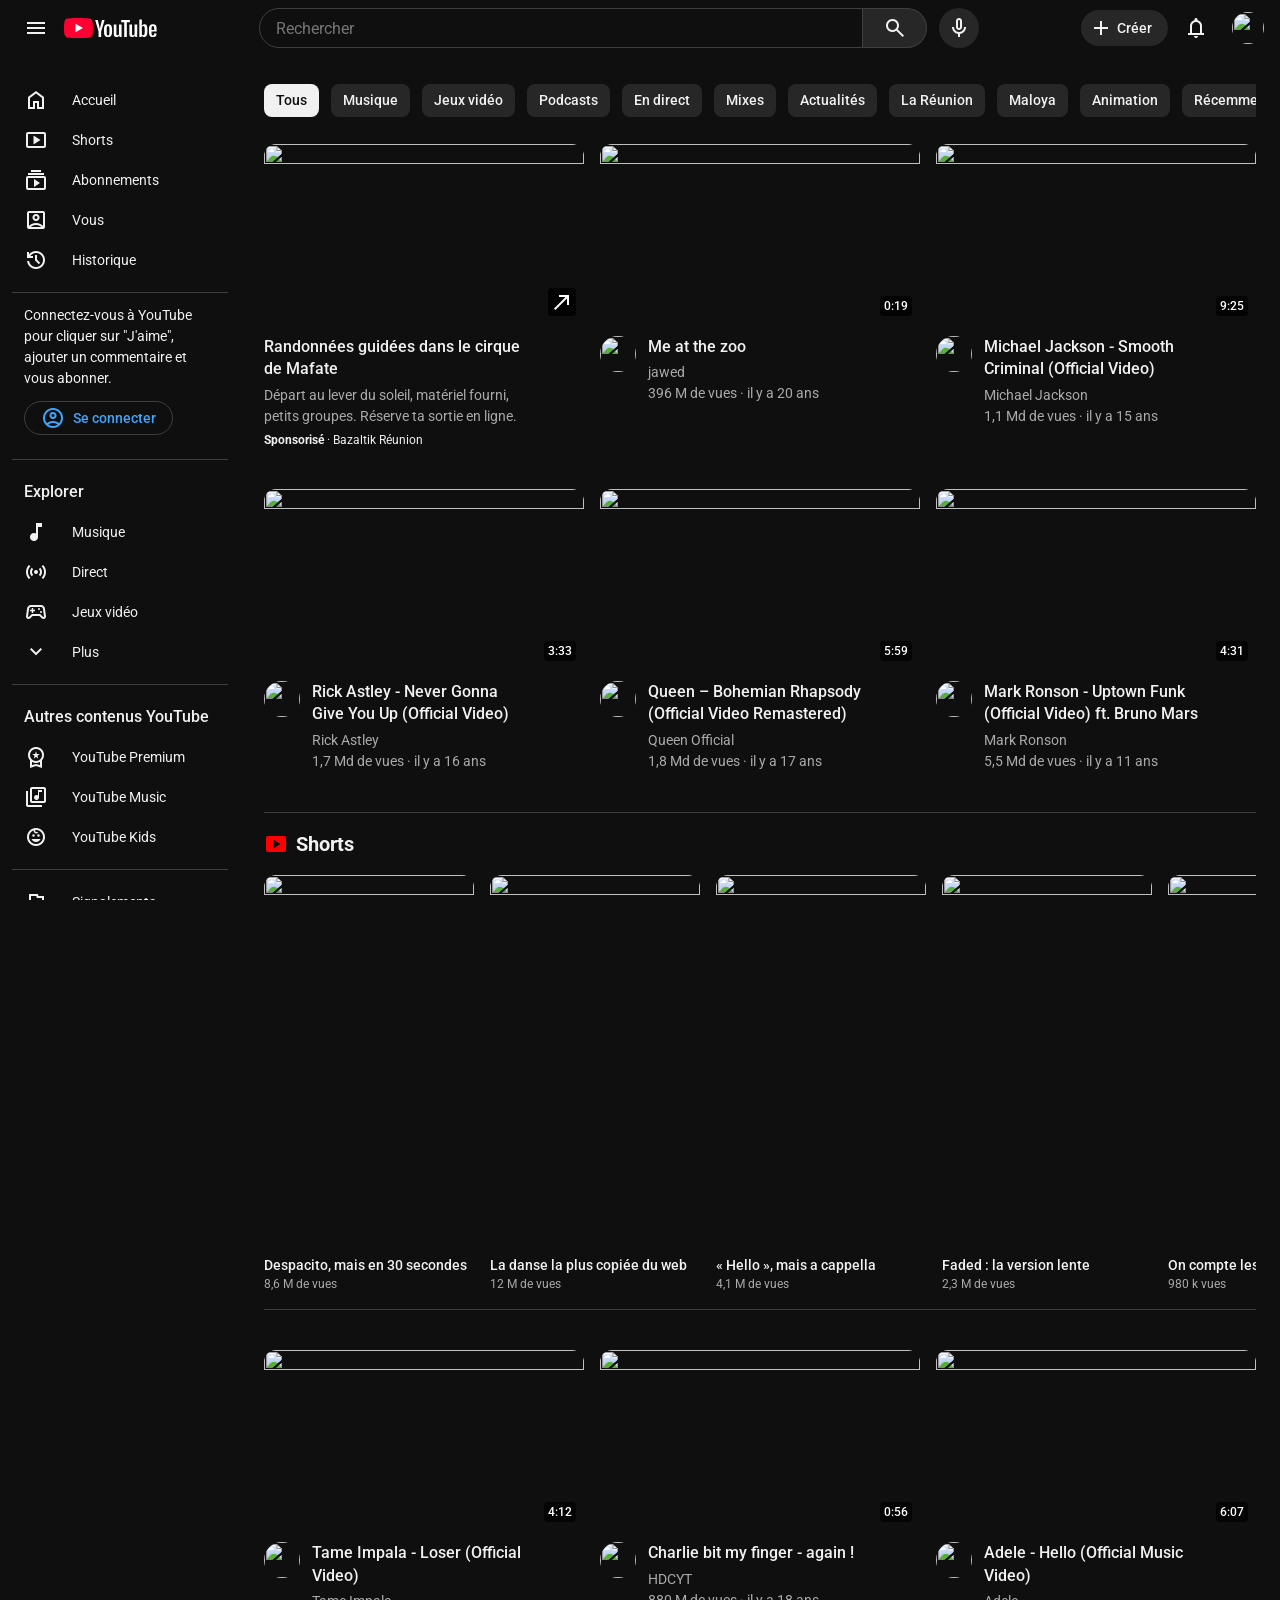
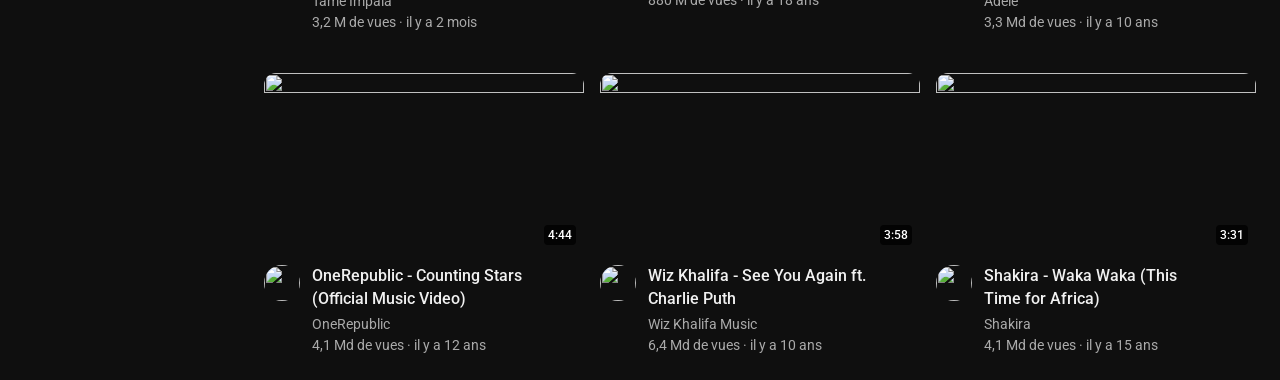
==== index.html @ 778bb710 "dark mode" ====
<!doctype html>
<html lang="fr">
  <head>
    <meta charset="UTF-8" />
    <!-- Indispensable pour le responsive : sans cette ligne, le téléphone affiche la page
         comme un ordinateur, en tout petit, et les media queries ne servent à rien. -->
    <meta name="viewport" content="width=device-width, initial-scale=1.0" />
    <title>Accueil – YouTube</title>
    <!-- Tout vient d'Internet (CDN) : pas de dossier img/, fonts/ ou media/ dans ce dépôt -->
    <link rel="icon" href="https://www.youtube.com/favicon.ico" />
    <!-- Icônes Material Symbols (Google) : on écrit le NOM de l'icône dans un <span> -->
    <link rel="stylesheet" href="https://fonts.googleapis.com/css2?family=Material+Symbols+Outlined:opsz,wght,FILL,GRAD@20..48,400,0..1,0&amp;display=block" />
    <link rel="stylesheet" href="css/style.css" />
  </head>

  <body>
    <!-- ===== HEADER : 3 groupes en flexbox ===== -->
    <header class="banner">
      <!-- Groupe gauche : menu + logo -->
      <div class="banner-start">
        <button class="icon-btn" type="button" aria-label="Menu">
          <span class="material-symbols-outlined" aria-hidden="true">menu</span>
        </button>
        <a href="index.html" class="logo">
          <svg xmlns="http://www.w3.org/2000/svg" id="yt-ringo2-svg_yt10" width="93" height="20" viewBox="0 0 93 20" focusable="false" aria-hidden="true" style="pointer-events: none; display: inherit; width: 100%; height: 100%;">
            <g>
              <path d="M14.4848 20C14.4848 20 23.5695 20 25.8229 19.4C27.0917 19.06 28.0459 18.08 28.3808 16.87C29 14.65 29 9.98 29 9.98C29 9.98 29 5.34 28.3808 3.14C28.0459 1.9 27.0917 0.94 25.8229 0.61C23.5695 0 14.4848 0 14.4848 0C14.4848 0 5.42037 0 3.17711 0.61C1.9286 0.94 0.954148 1.9 0.59888 3.14C0 5.34 0 9.98 0 9.98C0 9.98 0 14.65 0.59888 16.87C0.954148 18.08 1.9286 19.06 3.17711 19.4C5.42037 20 14.4848 20 14.4848 20Z" fill="#FF0033"></path>
              <path d="M19 10L11.5 5.75V14.25L19 10Z" fill="white"></path>
            </g>
            <g id="youtube-paths_yt10">
              <path fill="white" d="M37.1384 18.8999V13.4399L40.6084 2.09994H38.0184L36.6984 7.24994C36.3984 8.42994 36.1284 9.65994 35.9284 10.7999H35.7684C35.6584 9.79994 35.3384 8.48994 35.0184 7.22994L33.7384 2.09994H31.1484L34.5684 13.4399V18.8999H37.1384Z"></path>
              <path fill="white" d="M44.1003 6.29994C41.0703 6.29994 40.0303 8.04994 40.0303 11.8199V13.6099C40.0303 16.9899 40.6803 19.1099 44.0403 19.1099C47.3503 19.1099 48.0603 17.0899 48.0603 13.6099V11.8199C48.0603 8.44994 47.3803 6.29994 44.1003 6.29994ZM45.3903 14.7199C45.3903 16.3599 45.1003 17.3899 44.0503 17.3899C43.0203 17.3899 42.7303 16.3499 42.7303 14.7199V10.6799C42.7303 9.27994 42.9303 8.02994 44.0503 8.02994C45.2303 8.02994 45.3903 9.34994 45.3903 10.6799V14.7199Z"></path>
              <path fill="white" d="M52.2713 19.0899C53.7313 19.0899 54.6413 18.4799 55.3913 17.3799H55.5013L55.6113 18.8999H57.6012V6.53994H54.9613V16.4699C54.6812 16.9599 54.0312 17.3199 53.4212 17.3199C52.6512 17.3199 52.4113 16.7099 52.4113 15.6899V6.53994H49.7812V15.8099C49.7812 17.8199 50.3613 19.0899 52.2713 19.0899Z"></path>
              <path fill="white" d="M62.8261 18.8999V4.14994H65.8661V2.09994H57.1761V4.14994H60.2161V18.8999H62.8261Z"></path>
              <path fill="white" d="M67.8728 19.0899C69.3328 19.0899 70.2428 18.4799 70.9928 17.3799H71.1028L71.2128 18.8999H73.2028V6.53994H70.5628V16.4699C70.2828 16.9599 69.6328 17.3199 69.0228 17.3199C68.2528 17.3199 68.0128 16.7099 68.0128 15.6899V6.53994H65.3828V15.8099C65.3828 17.8199 65.9628 19.0899 67.8728 19.0899Z"></path>
              <path fill="white" d="M80.6744 6.26994C79.3944 6.26994 78.4744 6.82994 77.8644 7.73994H77.7344C77.8144 6.53994 77.8744 5.51994 77.8744 4.70994V1.43994H75.3244L75.3144 12.1799L75.3244 18.8999H77.5444L77.7344 17.6999H77.8044C78.3944 18.5099 79.3044 19.0199 80.5144 19.0199C82.5244 19.0199 83.3844 17.2899 83.3844 13.6099V11.6999C83.3844 8.25994 82.9944 6.26994 80.6744 6.26994ZM80.7644 13.6099C80.7644 15.9099 80.4244 17.2799 79.3544 17.2799C78.8544 17.2799 78.1644 17.0399 77.8544 16.5899V9.23994C78.1244 8.53994 78.7244 8.02994 79.3944 8.02994C80.4744 8.02994 80.7644 9.33994 80.7644 11.7299V13.6099Z"></path>
              <path fill="white" d="M92.6517 11.4999C92.6517 8.51994 92.3517 6.30994 88.9217 6.30994C85.6917 6.30994 84.9717 8.45994 84.9717 11.6199V13.7899C84.9717 16.8699 85.6317 19.1099 88.8417 19.1099C91.3817 19.1099 92.6917 17.8399 92.5417 15.3799L90.2917 15.2599C90.2617 16.7799 89.9117 17.3999 88.9017 17.3999C87.6317 17.3999 87.5717 16.1899 87.5717 14.3899V13.5499H92.6517V11.4999ZM88.8617 7.96994C90.0817 7.96994 90.1717 9.11994 90.1717 11.0699V12.0799H87.5717V11.0699C87.5717 9.13994 87.6517 7.96994 88.8617 7.96994Z"></path>
            </g>
          </svg>
        </a>
      </div>

      <!-- Groupe central : recherche + micro -->
      <div class="banner-center">
        <form class="search" action="#" role="search">
          <input class="search-input" type="search" name="q" placeholder="Rechercher" aria-label="Rechercher" />
          <button class="search-btn" type="submit" aria-label="Lancer la recherche">
            <span class="material-symbols-outlined" aria-hidden="true">search</span>
          </button>
        </form>
        <button class="icon-btn icon-btn-grey" type="button" aria-label="Recherche vocale">
          <span class="material-symbols-outlined" aria-hidden="true">mic</span>
        </button>
      </div>

      <!-- Groupe droit : loupe seule (cachée sur ordinateur), créer, notifications, avatar -->
      <div class="banner-end">
        <!-- Ce bouton ne sert qu'au téléphone : il est caché sur ordinateur (voir .search-mobile dans le CSS) -->
        <button class="icon-btn search-mobile" type="button" aria-label="Rechercher">
          <span class="material-symbols-outlined" aria-hidden="true">search</span>
        </button>
        <button class="btn-create" type="button">
          <span class="material-symbols-outlined" aria-hidden="true">add</span>
          <span>Créer</span>
        </button>
        <button class="icon-btn" type="button" aria-label="Notifications">
          <span class="material-symbols-outlined" aria-hidden="true">notifications</span>
        </button>
        <a href="#" class="avatar-link" aria-label="Mon compte">
          <img class="avatar avatar-small" src="https://ui-avatars.com/api/?name=Moi&amp;background=random&amp;color=fff&amp;size=72" alt="" />
        </a>
      </div>
    </header>

    <!-- #page met la sidebar et le main côte à côte -->
    <div id="page">
      <!-- ===== NAVIGATION LATÉRALE ===== -->
      <aside class="sidebar">
        <nav aria-label="Navigation principale">
          <section>
            <div class="items">
              <a href="#">
                <span class="material-symbols-outlined" aria-hidden="true">home</span>
                <span>Accueil</span>
              </a>
              <a href="#">
                <span class="material-symbols-outlined" aria-hidden="true">smart_display</span>
                <span>Shorts</span>
              </a>
              <a href="#">
                <span class="material-symbols-outlined" aria-hidden="true">subscriptions</span>
                <span>Abonnements</span>
              </a>
              <a href="#">
                <span class="material-symbols-outlined" aria-hidden="true">account_box</span>
                <span>Vous</span>
              </a>
              <a href="#">
                <span class="material-symbols-outlined" aria-hidden="true">history</span>
                <span>Historique</span>
              </a>
            </div>
          </section>

          <section>
            <p>
              Connectez-vous à YouTube pour cliquer sur "J'aime", ajouter un
              commentaire et vous abonner.
            </p>
            <a href="#" class="se-connecter">
              <span class="material-symbols-outlined" aria-hidden="true">account_circle</span>
              <span>Se connecter</span>
            </a>
          </section>

          <section>
            <h2>Explorer</h2>
            <div class="items">
              <a href="#">
                <span class="material-symbols-outlined" aria-hidden="true">music_note</span>
                <span>Musique</span>
              </a>
              <a href="#">
                <span class="material-symbols-outlined" aria-hidden="true">sensors</span>
                <span>Direct</span>
              </a>
              <a href="#">
                <span class="material-symbols-outlined" aria-hidden="true">sports_esports</span>
                <span>Jeux vidéo</span>
              </a>
              <a href="#">
                <span class="material-symbols-outlined" aria-hidden="true">expand_more</span>
                <span>Plus</span>
              </a>
            </div>
          </section>

          <section>
            <h2>Autres contenus YouTube</h2>
            <div class="items">
              <a href="#">
                <span class="material-symbols-outlined" aria-hidden="true">workspace_premium</span>
                <span>YouTube Premium</span>
              </a>
              <a href="#">
                <span class="material-symbols-outlined" aria-hidden="true">library_music</span>
                <span>YouTube Music</span>
              </a>
              <a href="#">
                <span class="material-symbols-outlined" aria-hidden="true">child_care</span>
                <span>YouTube Kids</span>
              </a>
            </div>
          </section>

          <section>
            <div class="items">
              <a href="#">
                <span class="material-symbols-outlined" aria-hidden="true">flag</span>
                <span>Signalements</span>
              </a>
            </div>
          </section>
        </nav>

        <!-- Footer DANS la sidebar -->
        <footer>
          <nav aria-label="Liens de pied de page">
            <div id="links-primary">
              <a href="#">Présentation</a>
              <a href="#">Presse</a>
              <a href="#">Droits d'auteur</a>
              <a href="#">Nous contacter</a>
              <a href="#">Créateurs</a>
              <a href="#">Publicité</a>
              <a href="#">Développeurs</a>
            </div>
            <div id="links-secondary">
              <a href="#">Conditions d'utilisation</a>
              <a href="#">Confidentialité</a>
              <a href="#">Règles et sécurité</a>
              <a href="#">Premiers pas sur YouTube</a>
              <a href="#">Tester de nouvelles fonctionnalités</a>
            </div>
          </nav>
          <p id="copyright">
            <small>© 2026 Google LLC · Clone réalisé pour un exercice.</small>
          </p>
        </footer>
      </aside>

      <!-- ===== CONTENU PRINCIPAL ===== -->
      <main>
        <!-- Chaque page a un <h1> : ici il est caché à l'écran mais lu par les lecteurs d'écran -->
        <h1 class="visually-hidden">Accueil de YouTube</h1>

        <!-- ===== FILTRES (fiche A1) ===== -->
        <div class="filtres">
          <button type="button" class="active">Tous</button>
          <button type="button">Musique</button>
          <button type="button">Jeux vidéo</button>
          <button type="button">Podcasts</button>
          <button type="button">En direct</button>
          <button type="button">Mixes</button>
          <button type="button">Actualités</button>
          <button type="button">La Réunion</button>
          <button type="button">Maloya</button>
          <button type="button">Animation</button>
          <button type="button">Récemment publiées</button>
          <button type="button">Nouveautés à découvrir</button>
          <button class="icon-btn filtres-suite" type="button" aria-label="Filtres suivants">
            <span class="material-symbols-outlined" aria-hidden="true">chevron_right</span>
          </button>
        </div>

        <!-- ===== VIDÉOS : 2 lignes de 3 (fiches A2 et A4) ===== -->
        <div class="videos">
          <!-- Carte sponsorisée : 2 classes, elle garde tout de .video-card -->
          <article class="video-card sponsorisee">
            <a href="#" class="miniature">
              <img src="https://commons.wikimedia.org/wiki/Special:FilePath/Cirque_de_Mafate.jpg?width=640" alt="" />
              <span class="fleche"><span class="material-symbols-outlined" aria-hidden="true">north_east</span></span>
            </a>
            <div class="video-infos">
              <div class="video-texte">
                <h3><a href="#">Randonnées guidées dans le cirque de Mafate</a></h3>
                <p class="description-pub">Départ au lever du soleil, matériel fourni, petits groupes. Réserve ta sortie en ligne.</p>
                <p class="mention-pub"><b>Sponsorisé</b> · Bazaltik Réunion</p>
              </div>
              <button class="icon-btn btn-3-points" type="button" aria-label="Plus d'actions">
                <span class="material-symbols-outlined" aria-hidden="true">more_vert</span>
              </button>
            </div>
          </article>
          <!-- Carte : Me at the zoo -->
          <article class="video-card">
            <a href="video.html" class="miniature">
              <img src="https://i.ytimg.com/vi/jNQXAC9IVRw/mqdefault.jpg" alt="" />
              <span class="duree">0:19</span>
            </a>
            <div class="video-infos">
              <img class="avatar" src="https://ui-avatars.com/api/?name=jawed&amp;background=random&amp;color=fff&amp;size=72" alt="" />
              <div class="video-texte">
                <h3><a href="video.html">Me at the zoo</a></h3>
                <p>jawed</p>
                <p>396 M de vues · il y a 20 ans</p>
              </div>
              <button class="icon-btn btn-3-points" type="button" aria-label="Plus d'actions">
                <span class="material-symbols-outlined" aria-hidden="true">more_vert</span>
              </button>
            </div>
          </article>
          <!-- Carte : Michael Jackson - Smooth Criminal (Official Video) -->
          <article class="video-card">
            <a href="video.html" class="miniature">
              <img src="https://i.ytimg.com/vi/h_D3VFfhvs4/mqdefault.jpg" alt="" />
              <span class="duree">9:25</span>
            </a>
            <div class="video-infos">
              <img class="avatar" src="https://ui-avatars.com/api/?name=Michael+Jackson&amp;background=random&amp;color=fff&amp;size=72" alt="" />
              <div class="video-texte">
                <h3><a href="video.html">Michael Jackson - Smooth Criminal (Official Video)</a></h3>
                <p>Michael Jackson</p>
                <p>1,1 Md de vues · il y a 15 ans</p>
              </div>
              <button class="icon-btn btn-3-points" type="button" aria-label="Plus d'actions">
                <span class="material-symbols-outlined" aria-hidden="true">more_vert</span>
              </button>
            </div>
          </article>
          <!-- Carte : Rick Astley - Never Gonna Give You Up (Official Video) -->
          <article class="video-card">
            <a href="video.html" class="miniature">
              <img src="https://i.ytimg.com/vi/dQw4w9WgXcQ/mqdefault.jpg" alt="" />
              <span class="duree">3:33</span>
            </a>
            <div class="video-infos">
              <img class="avatar" src="https://ui-avatars.com/api/?name=Rick+Astley&amp;background=random&amp;color=fff&amp;size=72" alt="" />
              <div class="video-texte">
                <h3><a href="video.html">Rick Astley - Never Gonna Give You Up (Official Video)</a></h3>
                <p>Rick Astley</p>
                <p>1,7 Md de vues · il y a 16 ans</p>
              </div>
              <button class="icon-btn btn-3-points" type="button" aria-label="Plus d'actions">
                <span class="material-symbols-outlined" aria-hidden="true">more_vert</span>
              </button>
            </div>
          </article>
          <!-- Carte : Queen – Bohemian Rhapsody (Official Video Remastered) -->
          <article class="video-card">
            <a href="video.html" class="miniature">
              <img src="https://i.ytimg.com/vi/fJ9rUzIMcZQ/mqdefault.jpg" alt="" />
              <span class="duree">5:59</span>
            </a>
            <div class="video-infos">
              <img class="avatar" src="https://ui-avatars.com/api/?name=Queen+Official&amp;background=random&amp;color=fff&amp;size=72" alt="" />
              <div class="video-texte">
                <h3><a href="video.html">Queen – Bohemian Rhapsody (Official Video Remastered)</a></h3>
                <p>Queen Official</p>
                <p>1,8 Md de vues · il y a 17 ans</p>
              </div>
              <button class="icon-btn btn-3-points" type="button" aria-label="Plus d'actions">
                <span class="material-symbols-outlined" aria-hidden="true">more_vert</span>
              </button>
            </div>
          </article>
          <!-- Carte : Mark Ronson - Uptown Funk (Official Video) ft. Bruno Mars -->
          <article class="video-card">
            <a href="video.html" class="miniature">
              <img src="https://i.ytimg.com/vi/OPf0YbXqDm0/mqdefault.jpg" alt="" />
              <span class="duree">4:31</span>
            </a>
            <div class="video-infos">
              <img class="avatar" src="https://ui-avatars.com/api/?name=Mark+Ronson&amp;background=random&amp;color=fff&amp;size=72" alt="" />
              <div class="video-texte">
                <h3><a href="video.html">Mark Ronson - Uptown Funk (Official Video) ft. Bruno Mars</a></h3>
                <p>Mark Ronson</p>
                <p>5,5 Md de vues · il y a 11 ans</p>
              </div>
              <button class="icon-btn btn-3-points" type="button" aria-label="Plus d'actions">
                <span class="material-symbols-outlined" aria-hidden="true">more_vert</span>
              </button>
            </div>
          </article>
        </div>

        <!-- ===== SHORTS (fiche A3) ===== -->
        <section class="shorts" aria-labelledby="titre-shorts">
          <div class="shorts-entete">
            <span class="material-symbols-outlined logo-shorts" aria-hidden="true">smart_display</span>
            <h2 id="titre-shorts">Shorts</h2>
          </div>
          <div class="shorts-liste">
            <article class="short-card">
              <a href="#" class="miniature">
                <img src="https://i.ytimg.com/vi/kJQP7kiw5Fk/hq720.jpg" alt="" />
              </a>
              <div class="short-texte">
                <h3><a href="#">Despacito, mais en 30 secondes</a></h3>
                <p>8,6 M de vues</p>
              </div>
            </article>
            <article class="short-card">
              <a href="#" class="miniature">
                <img src="https://i.ytimg.com/vi/9bZkp7q19f0/hq720.jpg" alt="" />
              </a>
              <div class="short-texte">
                <h3><a href="#">La danse la plus copiée du web</a></h3>
                <p>12 M de vues</p>
              </div>
            </article>
            <article class="short-card">
              <a href="#" class="miniature">
                <img src="https://i.ytimg.com/vi/YQHsXMglC9A/hq720.jpg" alt="" />
              </a>
              <div class="short-texte">
                <h3><a href="#">« Hello », mais a cappella</a></h3>
                <p>4,1 M de vues</p>
              </div>
            </article>
            <article class="short-card">
              <a href="#" class="miniature">
                <img src="https://i.ytimg.com/vi/60ItHLz5WEA/hq720.jpg" alt="" />
              </a>
              <div class="short-texte">
                <h3><a href="#">Faded : la version lente</a></h3>
                <p>2,3 M de vues</p>
              </div>
            </article>
            <article class="short-card">
              <a href="#" class="miniature">
                <img src="https://i.ytimg.com/vi/hT_nvWreIhg/hq720.jpg" alt="" />
              </a>
              <div class="short-texte">
                <h3><a href="#">On compte les étoiles ce soir</a></h3>
                <p>980 k vues</p>
              </div>
            </article>
            <article class="short-card">
              <a href="#" class="miniature">
                <img src="https://i.ytimg.com/vi/CevxZvSJLk8/hq720.jpg" alt="" />
              </a>
              <div class="short-texte">
                <h3><a href="#">Le cri du tigre en coulisses</a></h3>
                <p>1,5 M de vues</p>
              </div>
            </article>
          </div>
        </section>

        <!-- ===== VIDÉOS : 2 autres lignes de 3 ===== -->
        <div class="videos">
          <!-- Carte : Tame Impala - Loser (Official Video) -->
          <article class="video-card">
            <a href="video.html" class="miniature">
              <img src="https://i.ytimg.com/vi/s3a4OQR-10M/mqdefault.jpg" alt="" />
              <span class="duree">4:12</span>
            </a>
            <div class="video-infos">
              <img class="avatar" src="https://ui-avatars.com/api/?name=Tame+Impala&amp;background=random&amp;color=fff&amp;size=72" alt="" />
              <div class="video-texte">
                <h3><a href="video.html">Tame Impala - Loser (Official Video)</a></h3>
                <p>Tame Impala</p>
                <p>3,2 M de vues · il y a 2 mois</p>
              </div>
              <button class="icon-btn btn-3-points" type="button" aria-label="Plus d'actions">
                <span class="material-symbols-outlined" aria-hidden="true">more_vert</span>
              </button>
            </div>
          </article>
          <!-- Carte : Charlie bit my finger - again ! -->
          <article class="video-card">
            <a href="video.html" class="miniature">
              <img src="https://i.ytimg.com/vi/_OBlgSz8sSM/mqdefault.jpg" alt="" />
              <span class="duree">0:56</span>
            </a>
            <div class="video-infos">
              <img class="avatar" src="https://ui-avatars.com/api/?name=HDCYT&amp;background=random&amp;color=fff&amp;size=72" alt="" />
              <div class="video-texte">
                <h3><a href="video.html">Charlie bit my finger - again !</a></h3>
                <p>HDCYT</p>
                <p>880 M de vues · il y a 18 ans</p>
              </div>
              <button class="icon-btn btn-3-points" type="button" aria-label="Plus d'actions">
                <span class="material-symbols-outlined" aria-hidden="true">more_vert</span>
              </button>
            </div>
          </article>
          <!-- Carte : Adele - Hello (Official Music Video) -->
          <article class="video-card">
            <a href="video.html" class="miniature">
              <img src="https://i.ytimg.com/vi/YQHsXMglC9A/mqdefault.jpg" alt="" />
              <span class="duree">6:07</span>
            </a>
            <div class="video-infos">
              <img class="avatar" src="https://ui-avatars.com/api/?name=Adele&amp;background=random&amp;color=fff&amp;size=72" alt="" />
              <div class="video-texte">
                <h3><a href="video.html">Adele - Hello (Official Music Video)</a></h3>
                <p>Adele</p>
                <p>3,3 Md de vues · il y a 10 ans</p>
              </div>
              <button class="icon-btn btn-3-points" type="button" aria-label="Plus d'actions">
                <span class="material-symbols-outlined" aria-hidden="true">more_vert</span>
              </button>
            </div>
          </article>
          <!-- Carte : OneRepublic - Counting Stars (Official Music Video) -->
          <article class="video-card">
            <a href="video.html" class="miniature">
              <img src="https://i.ytimg.com/vi/hT_nvWreIhg/mqdefault.jpg" alt="" />
              <span class="duree">4:44</span>
            </a>
            <div class="video-infos">
              <img class="avatar" src="https://ui-avatars.com/api/?name=OneRepublic&amp;background=random&amp;color=fff&amp;size=72" alt="" />
              <div class="video-texte">
                <h3><a href="video.html">OneRepublic - Counting Stars (Official Music Video)</a></h3>
                <p>OneRepublic</p>
                <p>4,1 Md de vues · il y a 12 ans</p>
              </div>
              <button class="icon-btn btn-3-points" type="button" aria-label="Plus d'actions">
                <span class="material-symbols-outlined" aria-hidden="true">more_vert</span>
              </button>
            </div>
          </article>
          <!-- Carte : Wiz Khalifa - See You Again ft. Charlie Puth -->
          <article class="video-card">
            <a href="video.html" class="miniature">
              <img src="https://i.ytimg.com/vi/RgKAFK5djSk/mqdefault.jpg" alt="" />
              <span class="duree">3:58</span>
            </a>
            <div class="video-infos">
              <img class="avatar" src="https://ui-avatars.com/api/?name=Wiz+Khalifa+Music&amp;background=random&amp;color=fff&amp;size=72" alt="" />
              <div class="video-texte">
                <h3><a href="video.html">Wiz Khalifa - See You Again ft. Charlie Puth</a></h3>
                <p>Wiz Khalifa Music</p>
                <p>6,4 Md de vues · il y a 10 ans</p>
              </div>
              <button class="icon-btn btn-3-points" type="button" aria-label="Plus d'actions">
                <span class="material-symbols-outlined" aria-hidden="true">more_vert</span>
              </button>
            </div>
          </article>
          <!-- Carte : Shakira - Waka Waka (This Time for Africa) -->
          <article class="video-card">
            <a href="video.html" class="miniature">
              <img src="https://i.ytimg.com/vi/pRpeEdMmmQ0/mqdefault.jpg" alt="" />
              <span class="duree">3:31</span>
            </a>
            <div class="video-infos">
              <img class="avatar" src="https://ui-avatars.com/api/?name=Shakira&amp;background=random&amp;color=fff&amp;size=72" alt="" />
              <div class="video-texte">
                <h3><a href="video.html">Shakira - Waka Waka (This Time for Africa)</a></h3>
                <p>Shakira</p>
                <p>4,1 Md de vues · il y a 15 ans</p>
              </div>
              <button class="icon-btn btn-3-points" type="button" aria-label="Plus d'actions">
                <span class="material-symbols-outlined" aria-hidden="true">more_vert</span>
              </button>
            </div>
          </article>
        </div>
      </main>
    </div>
  </body>
</html>
---- css/style.css ----
/* ==========================================================
   YouTube clone · style.css
   Version ORDINATEUR terminée (à partir de 1280 px de large).
   Rangé en 6 zones : on ajoute chaque règle dans la bonne zone.

   TON TRAVAIL : la zone 6 (tout en bas), les media queries.
   On ne touche presque pas aux zones 1 à 5 : on les SURCHARGE en zone 6.
   ========================================================== */


/* ===== 1. VARIABLES ===== */

/* Police Roboto chargée depuis Google Fonts.
   @import se met TOUT EN HAUT du fichier, avant toute règle : sinon il est ignoré. */
@import url("https://fonts.googleapis.com/css2?family=Roboto:wght@400;500;700&display=swap");

:root {
  /* Palette : thème sombre (équivalent officiel YouTube) */
  --color-bg: #0F0F0F;            /* fond principal (gris quasi noir, moins agressif que #000000) */
  --color-text: #F1F1F1;          /* texte principal (blanc cassé pour éviter la fatigue oculaire) */
  --color-muted: #AAAAAA;         /* texte secondaire : chaîne, vues, date */
  --color-primary: #FF0000;       /* rouge YouTube : inchangé */
  --color-accent: #3EA6FF;        /* bleu clair des liens « Se connecter » (plus lisible sur fond sombre) */
  --color-accent-light: #263850;  /* bleu nuit au survol de « Se connecter » */
  --color-hover: #272727;         /* fond au survol (et fond des boutons secondaires/pills) */
  --color-hover-dark: #3F3F3F;    /* fond au survol d'un bouton déjà gris */
  --color-border: #3F3F3F;        /* lignes de séparation (ou rgb(255 255 255 / 20%)) */
  --color-overlay: rgb(0 0 0 / 80%); /* noir transparent des pastilles de durée : inchangé */

  /* Espacements */
  --space-1: 4px;
  --space-2: 8px;
  --space-3: 12px;
  --space-4: 16px;
  --space-5: 24px;
  --space-6: 40px;

  /* Arrondis */
  --radius-sm: 4px;      /* pastille de durée */
  --radius-md: 8px;      /* boutons de filtre, liens de la sidebar */
  --radius-lg: 12px;     /* miniatures */
  --radius-pill: 40px;   /* forme de pilule */

  /* Tailles relevées sur YouTube */
  --header-height: 56px;
  --sidebar-width: 240px;
  --avatar-size: 36px;
  --suggestions-width: 400px;
}


/* ===== 2. RESET ===== */

* {
  box-sizing: border-box;  /* la largeur écrite inclut le padding et la bordure */
}

body, h1, h2, h3, p {
  margin: 0;               /* enlève les marges que le navigateur ajoute tout seul */
}

img {
  display: block;          /* plus d'espace vide sous les images */
  max-width: 100%;         /* une image ne déborde jamais de son parent */
}

button {
  font: inherit;           /* les boutons prennent la police du site */
  color: inherit;
  border: none;
  background-color: transparent;
  cursor: pointer;
}

a {
  color: inherit;          /* même couleur que le texte autour */
  text-decoration: none;
}


/* ===== 3. BASE ===== */

body {
  font-family: "Roboto", Arial, sans-serif;
  font-size: 1rem;         /* 16px */
  line-height: 1.5;        /* interligne confortable */
  color: var(--color-text);
  background-color: var(--color-bg);
  padding-top: var(--header-height); /* le header est fixe : on lui laisse sa place */
}

h1 { font-size: 1.25rem; } /* 20px */
h2 { font-size: 1.25rem; } /* 20px */
h3 { font-size: 1rem; }    /* 16px : les titres YouTube sont petits */

/* Toujours voir où on est au clavier (touche Tab) */
a:focus-visible,
button:focus-visible,
input:focus-visible {
  outline: 1px solid var(--color-accent);
}

/* Les icônes Material Symbols : une icône = un mot écrit dans un <span>.
   Elles se règlent comme du TEXTE : font-size pour la taille, color pour la couleur. */
.material-symbols-outlined {
  font-size: 24px;
  line-height: 1;
}

/* Texte caché à l'écran mais lu par les lecteurs d'écran (le h1 de l'accueil) */
.visually-hidden {
  position: absolute;
  width: 1px;
  height: 1px;
  overflow: hidden;
  clip-path: inset(50%);
  white-space: nowrap;
}


/* ===== 4. MISE EN PAGE ===== */

/* --- Header fixe, 3 groupes --- */
.banner {
  position: fixed;
  top: 0;
  left: 0;
  width: 100%;
  height: var(--header-height);
  display: flex;
  justify-content: space-between;
  align-items: center;
  gap: var(--space-4);
  padding: 0 var(--space-4);
  background-color: var(--color-bg);
  z-index: 10;             /* reste au-dessus du contenu quand on défile */
}

.banner-start,
.banner-end {
  display: flex;
  align-items: center;
  gap: var(--space-2);
}

.banner-center {
  display: flex;
  align-items: center;
  gap: var(--space-3);
  flex: 1;                 /* prend la place libre au milieu */
  max-width: 720px;
}

/* --- #page met la sidebar et le main côte à côte --- */
#page {
  display: flex;
}

.sidebar {
  width: var(--sidebar-width);
  flex-shrink: 0;          /* ne rétrécit jamais */
  position: sticky;        /* reste en place quand on fait défiler les vidéos */
  top: var(--header-height);
  height: calc(100vh - var(--header-height));
  overflow-y: auto;        /* défile toute seule si elle est trop longue */
  padding: var(--space-3);
}

main {
  flex: 1;                 /* prend toute la place qui reste */
  min-width: 0;            /* autorise le main à rétrécir (sinon les filtres le font déborder) */
  padding: var(--space-5);
}

/* --- Page vidéo : lecteur + suggestions côte à côte (fiche V3) --- */
.page-video {
  display: flex;
  gap: var(--space-5);
}

.lecteur {
  flex: 1;                 /* c'est le lecteur qui s'adapte */
  min-width: 0;
}

.suggestions {
  width: var(--suggestions-width);
  flex-shrink: 0;          /* la colonne de droite ne rétrécit jamais */
  display: flex;
  flex-direction: column;
  gap: var(--space-2);
}


/* ===== 5. COMPOSANTS ===== */

/* --- Boutons ronds (menu, micro, notifications, 3 points) --- */
.icon-btn {
  width: 40px;
  height: 40px;
  display: flex;
  justify-content: center;
  align-items: center;
  flex-shrink: 0;
  border-radius: 50%;      /* carré 40 × 40 → rond */
}

.icon-btn:hover {
  background-color: var(--color-hover);
}

.icon-btn-grey {
  background-color: var(--color-hover);
}

.icon-btn-grey:hover {
  background-color: var(--color-hover-dark);
}

/* --- Logo --- */
.logo img {
  height: 20px;            /* une seule dimension : pas de déformation */
}

/* --- Barre de recherche --- */
.search {
  display: flex;
  flex: 1;
}

.search-input {
  flex: 1;                 /* le champ prend la place à côté du bouton */
  min-width: 0;
  height: 40px;
  padding: 0 var(--space-4);
  border: 1px solid var(--color-border);
  border-radius: var(--radius-pill) 0 0 var(--radius-pill); /* arrondi à gauche */
  background-color: var(--color-bg);
  color: var(--color-text);
  font: inherit;
}

.search-btn {
  width: 64px;
  height: 40px;
  display: flex;
  justify-content: center;
  align-items: center;
  border: 1px solid var(--color-border);
  border-left: none;
  border-radius: 0 var(--radius-pill) var(--radius-pill) 0; /* arrondi à droite */
  background-color: var(--color-hover);
  color: var(--color-text);
}

.search-btn:hover {
  background-color: var(--color-hover-dark);
}

/* La loupe seule ne sert qu'au téléphone : cachée sur ordinateur */
.search-mobile {
  display: none;
}

/* --- Bouton « Créer » --- */
.btn-create {
  display: flex;
  align-items: center;
  gap: var(--space-1);
  height: 36px;
  padding: 0 var(--space-4) 0 var(--space-2);
  border-radius: var(--radius-pill);
  background-color: var(--color-hover);
  font-size: 0.875rem;
  font-weight: 500;
}

.btn-create:hover {
  background-color: var(--color-hover-dark);
}

/* --- Avatars : images rondes --- */
.avatar {
  width: var(--avatar-size);
  height: var(--avatar-size);
  border-radius: 50%;
  object-fit: cover;       /* remplit le rond sans s'écraser */
  flex-shrink: 0;
}

.avatar-small {
  width: 32px;
  height: 32px;
}

.avatar-link {
  display: block;
  margin-left: var(--space-2);
}

/* --- Sidebar --- */
.sidebar section {
  padding: var(--space-3) 0;
  border-bottom: 1px solid var(--color-border);
}

.sidebar h2 {
  padding: var(--space-2) var(--space-3);
  font-size: 1rem;
  font-weight: 500;
}

.sidebar p {
  padding: 0 var(--space-3);
  font-size: 0.875rem;     /* 14px */
}

.items a {
  display: flex;
  align-items: center;
  gap: var(--space-5);
  padding: var(--space-2) var(--space-3);
  border-radius: var(--radius-md);
  font-size: 0.875rem;
}

.items a:hover,
.items a:focus-visible {
  background-color: var(--color-hover);
}

/* Lien « Se connecter » en forme de pilule */
.se-connecter {
  display: inline-flex;
  align-items: center;
  gap: var(--space-2);
  margin: var(--space-3);
  padding: var(--space-1) var(--space-4);
  border: 1px solid var(--color-border);
  border-radius: var(--radius-pill);
  color: var(--color-accent);
  font-weight: 500;
  font-size: 0.875rem;
}

.se-connecter:hover,
.se-connecter:focus-visible {
  background-color: var(--color-accent-light);
}

/* Footer de la sidebar */
.sidebar footer {
  padding: var(--space-4) var(--space-3);
  font-size: 0.75rem;      /* 12px */
  color: var(--color-muted);
}

#links-primary,
#links-secondary {
  display: flex;
  flex-wrap: wrap;         /* les liens passent à la ligne */
  gap: var(--space-1) var(--space-2);
  margin-bottom: var(--space-3);
}

.sidebar footer a:hover,
.sidebar footer a:focus-visible {
  text-decoration: underline;
}

/* --- Filtres (fiche A1) --- */
.filtres {
  display: flex;
  align-items: center;
  gap: var(--space-3);
  overflow-x: auto;        /* trop de boutons ? la barre défile à l'horizontale */
  margin-bottom: var(--space-5);
}

.filtres::-webkit-scrollbar {
  display: none;           /* cache la barre de défilement */
}

.filtres button {
  flex-shrink: 0;          /* un bouton ne rétrécit jamais */
  padding: 6px var(--space-3);
  border-radius: var(--radius-md);
  background-color: var(--color-hover);
  font-size: 0.875rem;
  font-weight: 500;
  white-space: nowrap;     /* « Jeux vidéo » reste sur une ligne */
}

.filtres button:hover,
.filtres button:focus-visible {
  background-color: var(--color-hover-dark);
}

/* Le bouton sélectionné : on inverse les couleurs */
.filtres button.active {
  background-color: var(--color-text);
  color: var(--color-bg);
}

/* La flèche au bout de la barre est un bouton rond, pas un filtre */
.filtres .filtres-suite {
  padding: 0;
  border-radius: 50%;
  background-color: transparent;
}

/* --- Grille de vidéos (fiche A2) : flexbox + flex-wrap, pas de CSS Grid --- */
.videos {
  display: flex;
  flex-wrap: wrap;         /* les cartes passent à la ligne */
  gap: var(--space-6) var(--space-4); /* 40px entre les lignes · 16px entre les colonnes */
}

/* --- Une carte vidéo --- */
.video-card {
  /* 3 cartes par ligne : (largeur - 2 écarts) / 3 */
  width: calc((100% - 2 * var(--space-4)) / 3);
}

/* La miniature : un lien qui sert de repère aux pastilles (position: relative) */
.miniature {
  position: relative;
  display: block;
}

.miniature img {
  width: 100%;
  aspect-ratio: 16 / 9;
  object-fit: cover;       /* recadre l'image si elle n'est pas pile en 16/9 */
  border-radius: var(--radius-lg);
}

/* La pastille de durée, posée par-dessus la miniature */
.duree {
  position: absolute;
  right: var(--space-2);
  bottom: var(--space-2);
  padding: 1px var(--space-1);
  border-radius: var(--radius-sm);
  background-color: var(--color-overlay);
  color: #FFFFFF;
  font-size: 0.75rem;
  font-weight: 500;
}

/* .video-infos : avatar, texte et 3 points sur une ligne */
.video-infos {
  display: flex;
  align-items: flex-start;
  gap: var(--space-3);
  margin-top: var(--space-3);
}

.video-texte {
  flex: 1;                 /* le texte prend la place entre l'avatar et les 3 points */
  min-width: 0;
}

.video-texte h3 {
  font-weight: 500;
  line-height: 1.4;
  margin-bottom: var(--space-1);
}

.video-texte p {
  color: var(--color-muted);
  font-size: 0.875rem;
}

/* Les 3 points n'apparaissent qu'au survol de la carte */
.btn-3-points {
  opacity: 0;
}

.video-card:hover .btn-3-points,
.btn-3-points:focus-visible {
  opacity: 1;
}

/* --- Carte sponsorisée (fiche A4) : on ne corrige que ce qui change --- */
.sponsorisee .fleche {
  position: absolute;
  right: var(--space-2);
  bottom: var(--space-2);
  display: flex;
  padding: 2px;
  border-radius: var(--radius-sm);
  background-color: var(--color-overlay);
  color: #FFFFFF;
}

.sponsorisee .description-pub {
  display: -webkit-box;    /* coupe le texte après 2 lignes avec « … » */
  -webkit-line-clamp: 2;
  -webkit-box-orient: vertical;
  overflow: hidden;
}

.sponsorisee .mention-pub {
  margin-top: var(--space-1);
  color: var(--color-text);
  font-size: 0.75rem;
}

/* --- Section Shorts (fiche A3) --- */
.shorts {
  margin: var(--space-6) 0;
  padding: var(--space-4) 0;
  border-top: 1px solid var(--color-border);
  border-bottom: 1px solid var(--color-border);
}

.shorts-entete {
  display: flex;
  align-items: center;
  gap: var(--space-2);
  margin-bottom: var(--space-4);
}

.logo-shorts {
  color: var(--color-primary);
  font-variation-settings: "FILL" 1; /* icône pleine au lieu de contour */
}

.shorts-liste {
  display: flex;           /* toutes les cartes sur UNE ligne */
  gap: var(--space-4);
  overflow-x: auto;        /* la 6e carte sort de l'écran au lieu de casser la ligne */
}

.short-card {
  width: 210px;
  flex-shrink: 0;
}

.short-card .miniature img {
  aspect-ratio: 9 / 16;    /* format vertical */
}

.short-texte {
  margin-top: var(--space-2);
}

.short-texte h3 {
  font-size: 0.875rem;
  font-weight: 500;
  line-height: 1.4;
}

.short-texte p {
  color: var(--color-muted);
  font-size: 0.75rem;
}

/* --- Lecteur (fiche V1) : l'iframe garde le format 16/9 --- */
.video-cadre iframe {
  display: block;
  width: 100%;
  aspect-ratio: 16 / 9;
  height: auto;
  border: 0;
  border-radius: var(--radius-lg);
  background-color: #000000;
}

.lecteur h1 {
  margin-top: var(--space-3);
  font-weight: 700;
}

/* Ligne de la chaîne : chaîne à gauche, boutons à droite */
.chaine {
  display: flex;
  justify-content: space-between;
  align-items: center;
  gap: var(--space-4);
  margin-top: var(--space-3);
}

.chaine-gauche,
.chaine-actions {
  display: flex;
  align-items: center;
  gap: var(--space-3);
}

.chaine-actions {
  gap: var(--space-2);
}

.avatar-chaine {
  width: 40px;
  height: 40px;
}

.abonnes {
  color: var(--color-muted);
  font-size: 0.75rem;
}

.btn-abonner {
  height: 36px;
  padding: 0 var(--space-4);
  border-radius: var(--radius-pill);
  background-color: var(--color-text);
  color: var(--color-bg);
  font-size: 0.875rem;
  font-weight: 500;
  white-space: nowrap;
}

.btn-abonner:hover {
  background-color: #272727;
}

/* Boutons en pilule : J'aime, Partager, Télécharger, Enregistrer */
.btn-pill {
  display: flex;
  align-items: center;
  gap: var(--space-2);
  height: 36px;
  padding: 0 var(--space-4);
  border-radius: var(--radius-pill);
  background-color: var(--color-hover);
  font-size: 0.875rem;
  font-weight: 500;
  white-space: nowrap;
}

.btn-pill:hover {
  background-color: var(--color-hover-dark);
}

.btn-pill .material-symbols-outlined {
  font-size: 20px;
}

/* Description sur fond gris */
.description {
  margin-top: var(--space-3);
  padding: var(--space-3);
  border-radius: var(--radius-lg);
  background-color: var(--color-hover);
  font-size: 0.875rem;
}

.afficher-plus {
  font-weight: 500;
}

/* --- Commentaires (fiche V2) --- */
.commentaires {
  margin-top: var(--space-5);
}

.commentaires-entete {
  display: flex;
  align-items: center;
  gap: var(--space-6);
  margin-bottom: var(--space-5);
}

.btn-trier {
  display: flex;
  align-items: center;
  gap: var(--space-2);
  font-size: 0.875rem;
  font-weight: 500;
}

/* La ligne pour écrire : avatar + champ qui prend toute la place */
.ajouter-commentaire {
  display: flex;
  align-items: center;
  gap: var(--space-4);
  margin-bottom: var(--space-6);
}

.ajouter-commentaire input {
  flex: 1;
  min-width: 0;
  padding: var(--space-1) 0;
  border: none;
  border-bottom: 1px solid var(--color-border);
  font: inherit;
  font-size: 0.875rem;
}

.avatar-commentaire {
  width: 40px;
  height: 40px;
}

/* Un commentaire : avatar à gauche, bloc texte à droite */
.commentaire {
  display: flex;
  align-items: flex-start; /* surtout pas center : le texte est plus haut que l'avatar */
  gap: var(--space-4);
  margin-bottom: var(--space-4);
  font-size: 0.875rem;
}

.commentaire-texte {
  flex: 1;
  min-width: 0;
}

.commentaire-auteur {
  font-size: 0.8125rem;    /* 13px */
  font-weight: 500;
}

.commentaire-auteur span {
  color: var(--color-muted);
  font-size: 0.75rem;
  font-weight: 400;
}

.commentaire-actions {
  display: flex;
  align-items: center;
  gap: var(--space-2);
  margin-top: var(--space-1);
  color: var(--color-muted);
  font-size: 0.75rem;
}

.commentaire-actions .material-symbols-outlined {
  font-size: 20px;
}

.commentaire-actions button {
  display: flex;
  padding: var(--space-1);
  border-radius: 50%;
}

.commentaire-actions .btn-repondre {
  padding: var(--space-1) var(--space-3);
  border-radius: var(--radius-pill);
  color: var(--color-text);
  font-weight: 500;
}

.commentaire-actions button:hover {
  background-color: var(--color-hover);
}

.reponses {
  display: inline-flex;
  align-items: center;
  gap: var(--space-1);
  margin-top: var(--space-1);
  color: var(--color-accent);
  font-weight: 500;
}

/* --- Suggestions (fiche V3) : tout le lien est cliquable --- */
.suggestion {
  display: flex;
  gap: var(--space-2);
  padding: var(--space-1);
  border-radius: var(--radius-md);
}

.suggestion:hover,
.suggestion:focus-visible {
  background-color: var(--color-hover);
}

.suggestion .miniature {
  width: 168px;            /* miniature fixe : on donne les 2 tailles */
  height: 94px;
  flex-shrink: 0;
}

.suggestion .miniature img {
  height: 100%;
  border-radius: var(--radius-md);
}

.suggestion-texte {
  display: flex;
  flex-direction: column;  /* titre, chaîne et vues les uns sous les autres */
  min-width: 0;
  color: var(--color-muted);
  font-size: 0.75rem;
}

.suggestion-titre {
  display: -webkit-box;   
  line-clamp: 2; /* titre coupé après 2 lignes */
  -webkit-line-clamp: 2;
  -webkit-box-orient: vertical;
  overflow: hidden;
  margin-bottom: var(--space-1);
  color: var(--color-text);
  font-size: 0.875rem;
  font-weight: 500;
  line-height: 1.4;
}


/* ===== 6. RESPONSIVE : À TOI DE JOUER ===== */

/* On part de l'ordinateur et on descend (desktop first) : max-width.
   Une media query ne réécrit QUE ce qui change à cette largeur.
   Garde cet ordre (de la plus grande largeur à la plus petite) :
   la règle écrite en dernier gagne. Toutes les consignes sont dans le README. */

/* --- Petit ordinateur / tablette à l'horizontale : 1024 px et moins --- */
@media (max-width: 1024px) {

}

/* --- Tablette : 768 px et moins --- */
@media (max-width: 768px) {

}

/* --- Téléphone : 480 px et moins --- */
@media (max-width: 480px) {

}
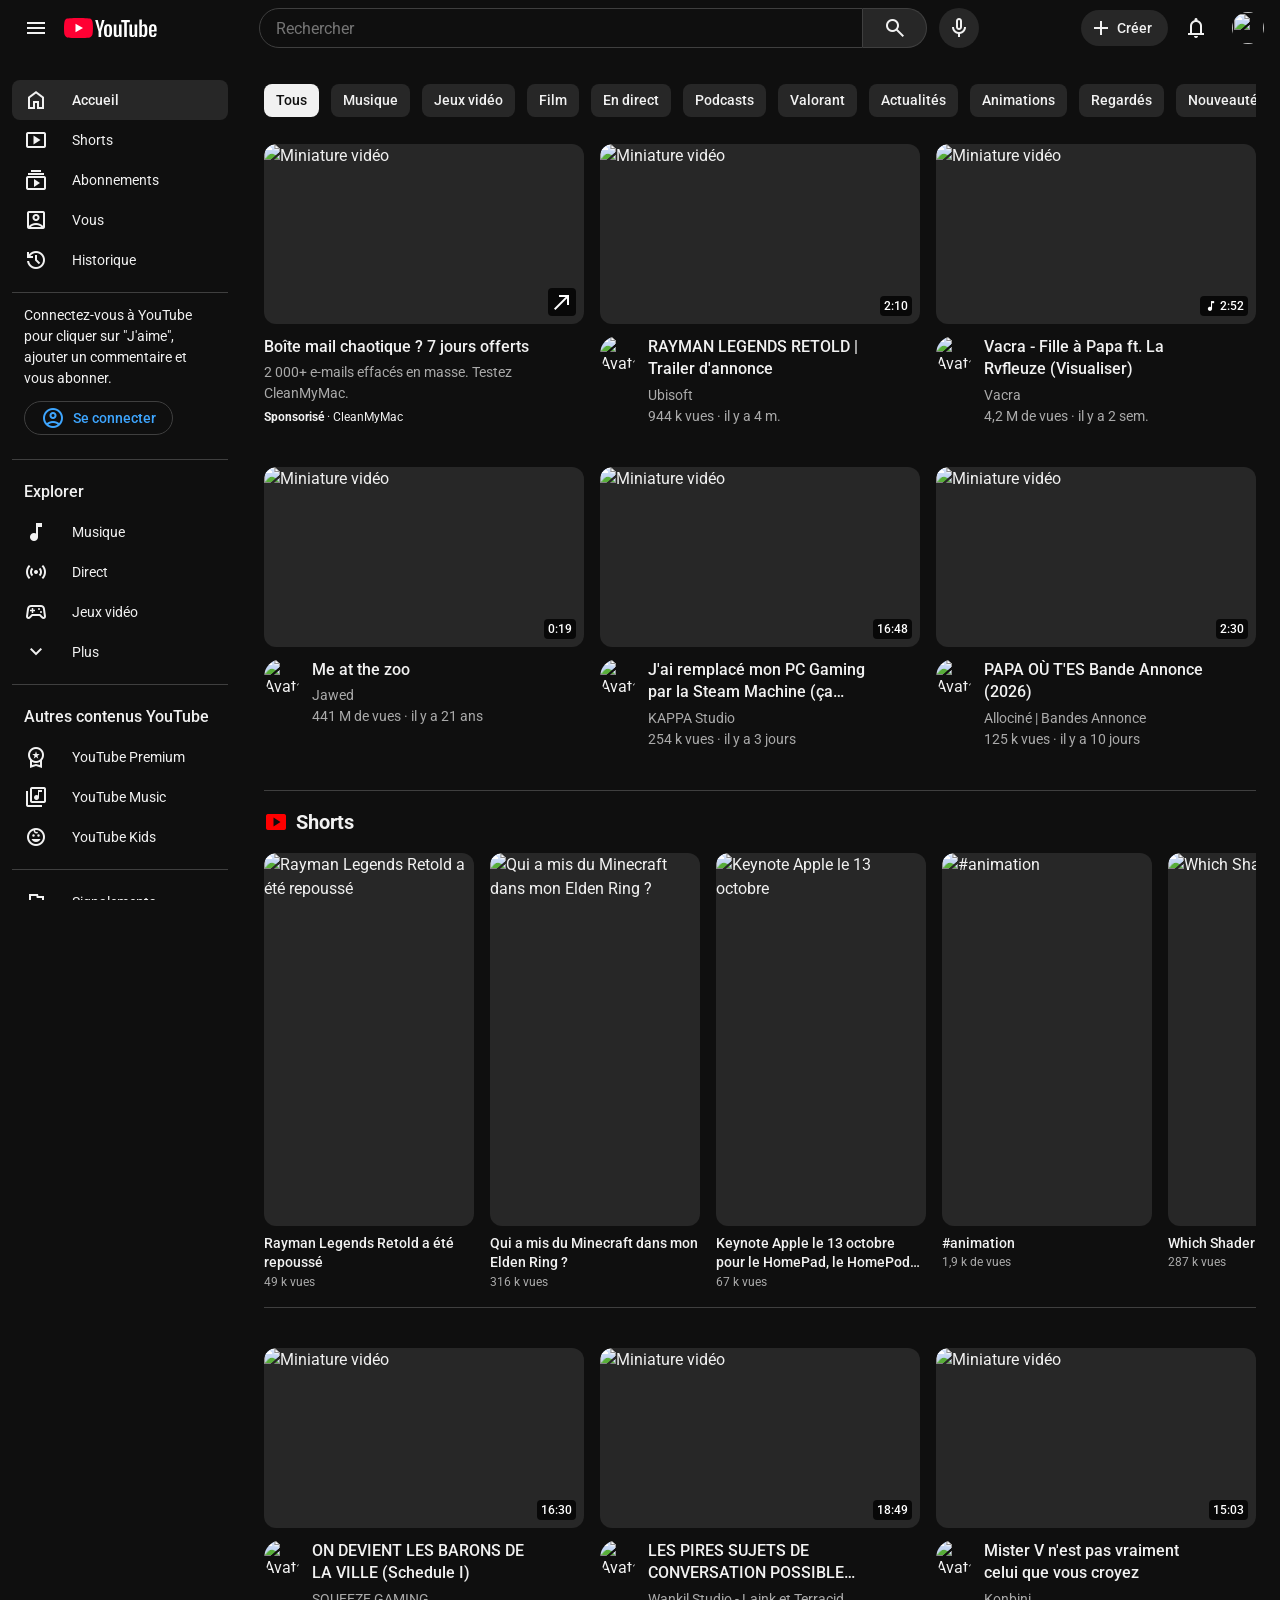
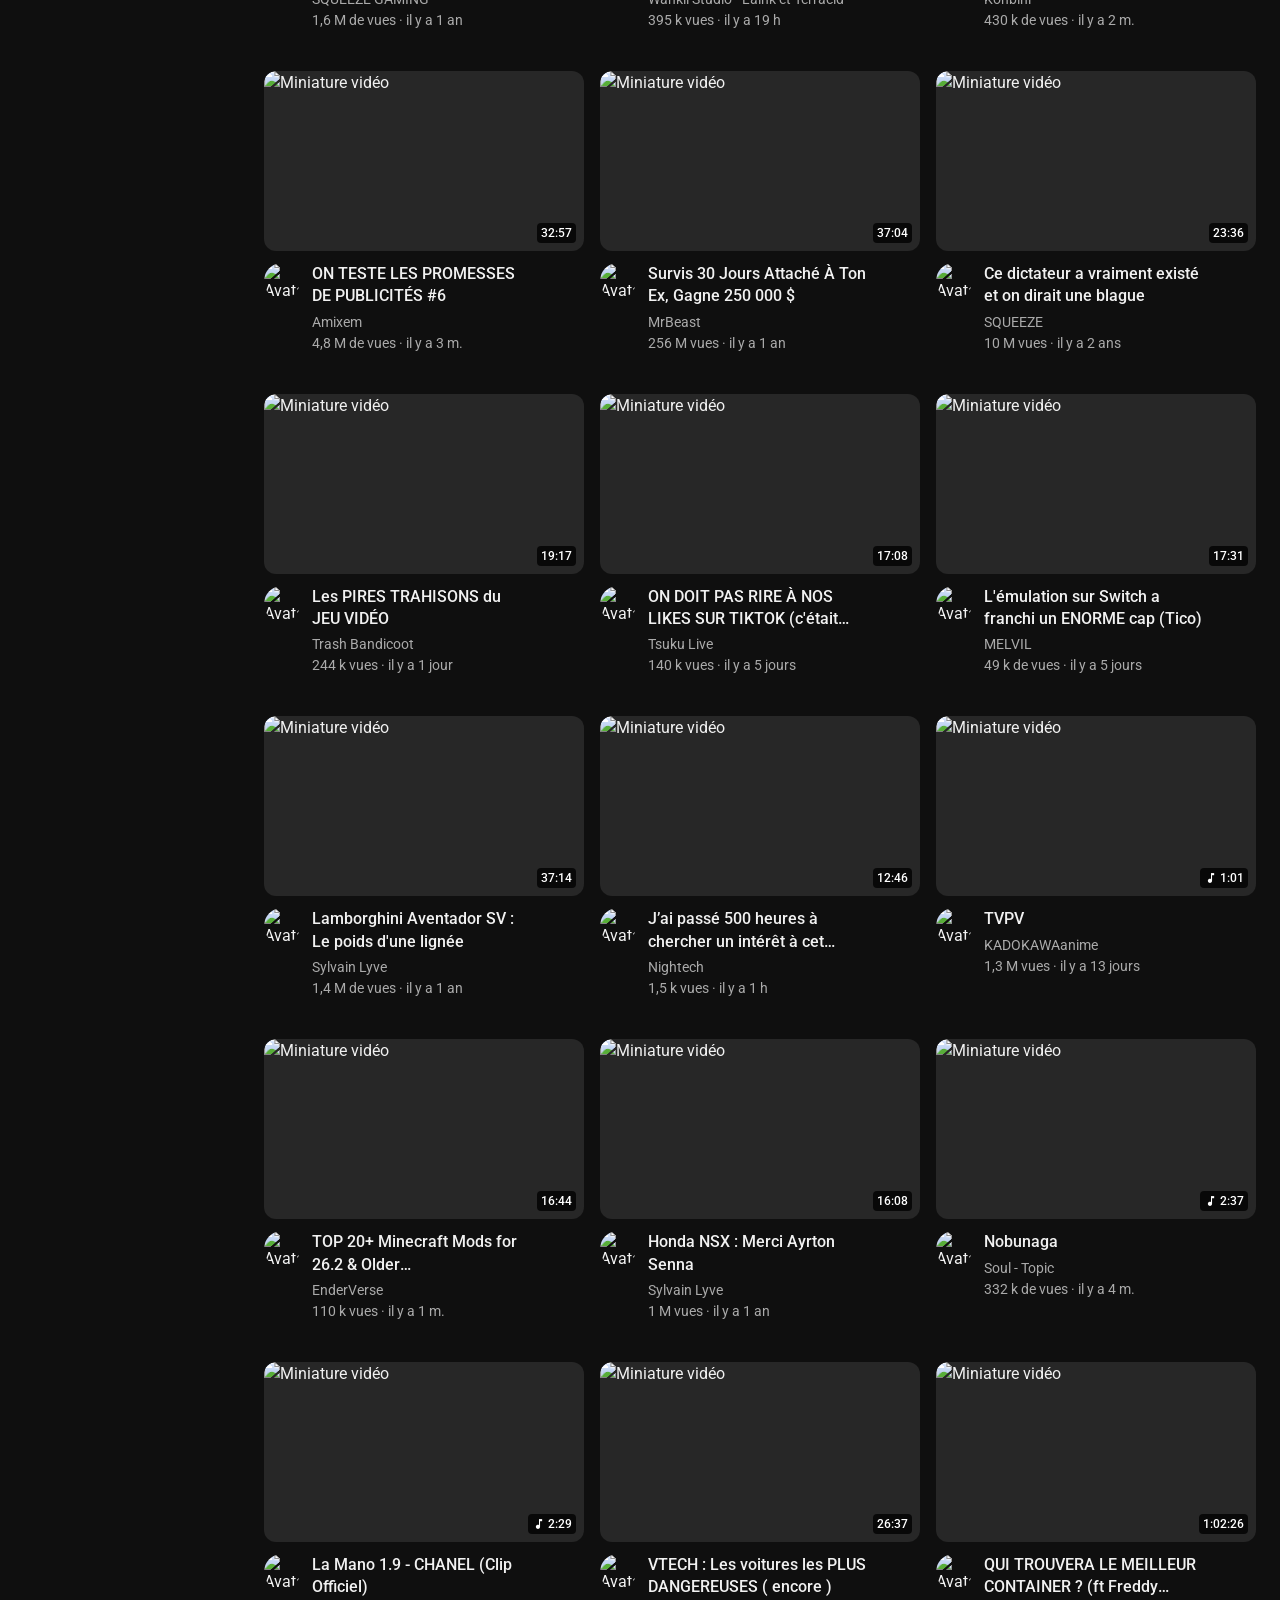
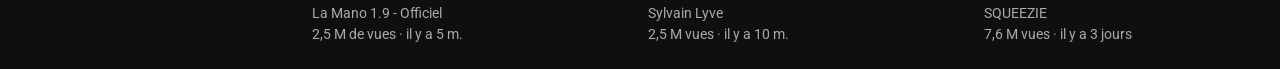
==== commit d8f13890: "devlog #2" ====
--- a/index.html
+++ b/index.html
@@ -2,15 +2,12 @@
 <html lang="fr">
   <head>
     <meta charset="UTF-8" />
-    <!-- Indispensable pour le responsive : sans cette ligne, le téléphone affiche la page
-         comme un ordinateur, en tout petit, et les media queries ne servent à rien. -->
     <meta name="viewport" content="width=device-width, initial-scale=1.0" />
     <title>Accueil – YouTube</title>
-    <!-- Tout vient d'Internet (CDN) : pas de dossier img/, fonts/ ou media/ dans ce dépôt -->
     <link rel="icon" href="https://www.youtube.com/favicon.ico" />
-    <!-- Icônes Material Symbols (Google) : on écrit le NOM de l'icône dans un <span> -->
     <link rel="stylesheet" href="https://fonts.googleapis.com/css2?family=Material+Symbols+Outlined:opsz,wght,FILL,GRAD@20..48,400,0..1,0&amp;display=block" />
     <link rel="stylesheet" href="css/style.css" />
+    <script src="js/script.js" defer></script>
   </head>
 
   <body>
@@ -18,7 +15,7 @@
     <header class="banner">
       <!-- Groupe gauche : menu + logo -->
       <div class="banner-start">
-        <button class="icon-btn" type="button" aria-label="Menu">
+        <button class="icon-btn btn-menu" type="button" aria-label="Menu" aria-controls="sidebar" aria-expanded="true">
           <span class="material-symbols-outlined" aria-hidden="true">menu</span>
         </button>
         <a href="index.html" class="logo">
@@ -53,9 +50,8 @@
         </button>
       </div>
 
-      <!-- Groupe droit : loupe seule (cachée sur ordinateur), créer, notifications, avatar -->
+      <!-- Groupe droit : loupe mobile, créer, notifications, avatar -->
       <div class="banner-end">
-        <!-- Ce bouton ne sert qu'au téléphone : il est caché sur ordinateur (voir .search-mobile dans le CSS) -->
         <button class="icon-btn search-mobile" type="button" aria-label="Rechercher">
           <span class="material-symbols-outlined" aria-hidden="true">search</span>
         </button>
@@ -75,11 +71,11 @@
     <!-- #page met la sidebar et le main côte à côte -->
     <div id="page">
       <!-- ===== NAVIGATION LATÉRALE ===== -->
-      <aside class="sidebar">
+      <aside class="sidebar" id="sidebar">
         <nav aria-label="Navigation principale">
           <section>
             <div class="items">
-              <a href="#">
+              <a href="#" class="active">
                 <span class="material-symbols-outlined" aria-hidden="true">home</span>
                 <span>Accueil</span>
               </a>
@@ -102,7 +98,7 @@
             </div>
           </section>
 
-          <section>
+          <section class="sidebar-promo">
             <p>
               Connectez-vous à YouTube pour cliquer sur "J'aime", ajouter un
               commentaire et vous abonner.
@@ -128,10 +124,31 @@
                 <span class="material-symbols-outlined" aria-hidden="true">sports_esports</span>
                 <span>Jeux vidéo</span>
               </a>
-              <a href="#">
-                <span class="material-symbols-outlined" aria-hidden="true">expand_more</span>
-                <span>Plus</span>
-              </a>
+              <!-- Éléments dépliables importés de youtube-clone copie -->
+              <a href="#" class="item-hidden">
+                <span class="material-symbols-outlined" aria-hidden="true">newspaper</span>
+                <span>Actualités</span>
+              </a>
+              <a href="#" class="item-hidden">
+                <span class="material-symbols-outlined" aria-hidden="true">emoji_events</span>
+                <span>Sport</span>
+              </a>
+              <a href="#" class="item-hidden">
+                <span class="material-symbols-outlined" aria-hidden="true">lightbulb</span>
+                <span>Savoir &amp; Culture</span>
+              </a>
+              <a href="#" class="item-hidden">
+                <span class="material-symbols-outlined" aria-hidden="true">stadia_controller</span>
+                <span>Jeux intégrés</span>
+              </a>
+              <a href="#" class="item-hidden">
+                <span class="material-symbols-outlined" aria-hidden="true">podcasts</span>
+                <span>Podcasts</span>
+              </a>
+              <button type="button" id="toggle-explorer" class="btn-toggle-sidebar">
+                <span class="material-symbols-outlined" id="toggle-icon" aria-hidden="true">expand_more</span>
+                <span id="toggle-text">Plus</span>
+              </button>
             </div>
           </section>
 
@@ -167,155 +184,165 @@
         <footer>
           <nav aria-label="Liens de pied de page">
             <div id="links-primary">
-              <a href="#">Présentation</a>
-              <a href="#">Presse</a>
-              <a href="#">Droits d'auteur</a>
-              <a href="#">Nous contacter</a>
-              <a href="#">Créateurs</a>
-              <a href="#">Publicité</a>
-              <a href="#">Développeurs</a>
+              <a href="https://about.youtube/">Présentation</a>
+              <a href="https://blog.youtube/">Presse</a>
+              <a href="https://www.youtube.com/howyoutubeworks/copyright/">Droits d'auteur</a>
+              <a href="https://www.youtube.com/t/contact_us/">Nous contacter</a>
+              <a href="https://www.youtube.com/creators/">Créateurs</a>
+              <a href="https://business.google.com/en-all/ad-solutions/youtube-ads/">Publicité</a>
+              <a href="https://developers.google.com/youtube?hl=fr">Développeurs</a>
             </div>
             <div id="links-secondary">
-              <a href="#">Conditions d'utilisation</a>
-              <a href="#">Confidentialité</a>
-              <a href="#">Règles et sécurité</a>
-              <a href="#">Premiers pas sur YouTube</a>
-              <a href="#">Tester de nouvelles fonctionnalités</a>
+              <a href="https://www.youtube.com/t/terms">Conditions d'utilisation</a>
+              <a href="https://policies.google.com/privacy?hl=fr">Confidentialité</a>
+              <a href="https://www.youtube.com/howyoutubeworks/our-policies/">Règles et sécurité</a>
+              <a href="https://www.youtube.com/howyoutubeworks/">Premiers pas sur YouTube</a>
+              <a href="https://www.youtube.com/new">Tester de nouvelles fonctionnalités</a>
             </div>
           </nav>
           <p id="copyright">
-            <small>© 2026 Google LLC · Clone réalisé pour un exercice.</small>
+            <small>© 2026 Google LLC</small>
           </p>
         </footer>
       </aside>
 
       <!-- ===== CONTENU PRINCIPAL ===== -->
       <main>
-        <!-- Chaque page a un <h1> : ici il est caché à l'écran mais lu par les lecteurs d'écran -->
         <h1 class="visually-hidden">Accueil de YouTube</h1>
 
-        <!-- ===== FILTRES (fiche A1) ===== -->
+        <!-- ===== FILTRES ===== -->
         <div class="filtres">
           <button type="button" class="active">Tous</button>
           <button type="button">Musique</button>
           <button type="button">Jeux vidéo</button>
+          <button type="button">Film</button>
+          <button type="button">En direct</button>
           <button type="button">Podcasts</button>
-          <button type="button">En direct</button>
-          <button type="button">Mixes</button>
+          <button type="button">Valorant</button>
           <button type="button">Actualités</button>
-          <button type="button">La Réunion</button>
-          <button type="button">Maloya</button>
-          <button type="button">Animation</button>
-          <button type="button">Récemment publiées</button>
-          <button type="button">Nouveautés à découvrir</button>
+          <button type="button">Animations</button>
+          <button type="button">Regardés</button>
+          <button type="button">Nouveautés pour vous</button>
+          <button type="button">Histoire</button>
+          <button type="button">Gadgets</button>
+          <button type="button">Comédies</button>
+          <button type="button">Tourisme</button>
+          <button type="button">Voitures</button>
+          <button type="button">Sciences</button>
+          <button type="button">Publiées récemment</button>
           <button class="icon-btn filtres-suite" type="button" aria-label="Filtres suivants">
             <span class="material-symbols-outlined" aria-hidden="true">chevron_right</span>
           </button>
         </div>
 
-        <!-- ===== VIDÉOS : 2 lignes de 3 (fiches A2 et A4) ===== -->
+        <!-- ===== VIDÉOS : 1ère grille (6 cartes) ===== -->
         <div class="videos">
-          <!-- Carte sponsorisée : 2 classes, elle garde tout de .video-card -->
+          <!-- Vidéo 1 : Sponsorisée -->
           <article class="video-card sponsorisee">
             <a href="#" class="miniature">
-              <img src="https://commons.wikimedia.org/wiki/Special:FilePath/Cirque_de_Mafate.jpg?width=640" alt="" />
+              <img src="https://commons.wikimedia.org/wiki/Special:FilePath/Cirque_de_Mafate.jpg?width=640" alt="Miniature vidéo" />
               <span class="fleche"><span class="material-symbols-outlined" aria-hidden="true">north_east</span></span>
             </a>
             <div class="video-infos">
               <div class="video-texte">
-                <h3><a href="#">Randonnées guidées dans le cirque de Mafate</a></h3>
-                <p class="description-pub">Départ au lever du soleil, matériel fourni, petits groupes. Réserve ta sortie en ligne.</p>
-                <p class="mention-pub"><b>Sponsorisé</b> · Bazaltik Réunion</p>
-              </div>
-              <button class="icon-btn btn-3-points" type="button" aria-label="Plus d'actions">
-                <span class="material-symbols-outlined" aria-hidden="true">more_vert</span>
-              </button>
-            </div>
-          </article>
-          <!-- Carte : Me at the zoo -->
-          <article class="video-card">
-            <a href="video.html" class="miniature">
-              <img src="https://i.ytimg.com/vi/jNQXAC9IVRw/mqdefault.jpg" alt="" />
+                <h3><a href="#">Boîte mail chaotique ? 7 jours offerts</a></h3>
+                <p class="description-pub">2 000+ e-mails effacés en masse. Testez CleanMyMac.</p>
+                <p class="mention-pub"><b>Sponsorisé</b> · CleanMyMac</p>
+              </div>
+              <button class="icon-btn btn-3-points" type="button" aria-label="Plus d'actions">
+                <span class="material-symbols-outlined" aria-hidden="true">more_vert</span>
+              </button>
+            </div>
+          </article>
+
+          <!-- Vidéo 2 -->
+          <article class="video-card">
+            <a href="video.html" class="miniature" data-preview="media/Trailer.mp4">
+              <img src="img/miniatures/2_7BQ9hLGkk&t=4s-rayman-legends-retold-hq720.jpg" alt="Miniature vidéo" />
+              <span class="duree">2:10</span>
+            </a>
+            <div class="video-infos">
+              <img class="avatar" src="img/chaine/ubisoft.jpg" alt="Avatar Ubisoft" />
+              <div class="video-texte">
+                <h3><a href="video.html">RAYMAN LEGENDS RETOLD | Trailer d'annonce</a></h3>
+                <p>Ubisoft</p>
+                <p>944 k vues · il y a 4 m.</p>
+              </div>
+              <button class="icon-btn btn-3-points" type="button" aria-label="Plus d'actions">
+                <span class="material-symbols-outlined" aria-hidden="true">more_vert</span>
+              </button>
+            </div>
+          </article>
+
+          <!-- Vidéo 3 -->
+          <article class="video-card">
+            <a href="video.html" class="miniature" data-preview="media/Vacra - Fille à Papa ft. La Rvfleuze (Visualiser).mp4">
+              <img src="img/miniatures/IO_GLvVB5Vc&list=RDIO_GLvVB5Vc&start_radio=1-fille-a-papa-hq720.jpg" alt="Miniature vidéo" />
+              <span class="duree"><span class="material-symbols-outlined icon-duree" aria-hidden="true">music_note</span>2:52</span>
+            </a>
+            <div class="video-infos">
+              <img class="avatar" src="img/chaine/vacra.jpg" alt="Avatar Vacra" />
+              <div class="video-texte">
+                <h3><a href="video.html">Vacra - Fille à Papa ft. La Rvfleuze (Visualiser)</a></h3>
+                <p>Vacra</p>
+                <p>4,2 M de vues · il y a 2 sem.</p>
+              </div>
+              <button class="icon-btn btn-3-points" type="button" aria-label="Plus d'actions">
+                <span class="material-symbols-outlined" aria-hidden="true">more_vert</span>
+              </button>
+            </div>
+          </article>
+
+          <!-- Vidéo 4 -->
+          <article class="video-card">
+            <a href="video.html" class="miniature" data-preview="media/Me at the Zoo.mp4">
+              <img src="img/miniatures/jNQXAC9IVRw-me-at-the-zoo-hqdefault.jpg" alt="Miniature vidéo" />
               <span class="duree">0:19</span>
             </a>
             <div class="video-infos">
-              <img class="avatar" src="https://ui-avatars.com/api/?name=jawed&amp;background=random&amp;color=fff&amp;size=72" alt="" />
+              <img class="avatar" src="img/chaine/me-at-the-zoo.jpg" alt="Avatar Jawed" />
               <div class="video-texte">
                 <h3><a href="video.html">Me at the zoo</a></h3>
-                <p>jawed</p>
-                <p>396 M de vues · il y a 20 ans</p>
-              </div>
-              <button class="icon-btn btn-3-points" type="button" aria-label="Plus d'actions">
-                <span class="material-symbols-outlined" aria-hidden="true">more_vert</span>
-              </button>
-            </div>
-          </article>
-          <!-- Carte : Michael Jackson - Smooth Criminal (Official Video) -->
-          <article class="video-card">
-            <a href="video.html" class="miniature">
-              <img src="https://i.ytimg.com/vi/h_D3VFfhvs4/mqdefault.jpg" alt="" />
-              <span class="duree">9:25</span>
-            </a>
-            <div class="video-infos">
-              <img class="avatar" src="https://ui-avatars.com/api/?name=Michael+Jackson&amp;background=random&amp;color=fff&amp;size=72" alt="" />
-              <div class="video-texte">
-                <h3><a href="video.html">Michael Jackson - Smooth Criminal (Official Video)</a></h3>
-                <p>Michael Jackson</p>
-                <p>1,1 Md de vues · il y a 15 ans</p>
-              </div>
-              <button class="icon-btn btn-3-points" type="button" aria-label="Plus d'actions">
-                <span class="material-symbols-outlined" aria-hidden="true">more_vert</span>
-              </button>
-            </div>
-          </article>
-          <!-- Carte : Rick Astley - Never Gonna Give You Up (Official Video) -->
-          <article class="video-card">
-            <a href="video.html" class="miniature">
-              <img src="https://i.ytimg.com/vi/dQw4w9WgXcQ/mqdefault.jpg" alt="" />
-              <span class="duree">3:33</span>
-            </a>
-            <div class="video-infos">
-              <img class="avatar" src="https://ui-avatars.com/api/?name=Rick+Astley&amp;background=random&amp;color=fff&amp;size=72" alt="" />
-              <div class="video-texte">
-                <h3><a href="video.html">Rick Astley - Never Gonna Give You Up (Official Video)</a></h3>
-                <p>Rick Astley</p>
-                <p>1,7 Md de vues · il y a 16 ans</p>
-              </div>
-              <button class="icon-btn btn-3-points" type="button" aria-label="Plus d'actions">
-                <span class="material-symbols-outlined" aria-hidden="true">more_vert</span>
-              </button>
-            </div>
-          </article>
-          <!-- Carte : Queen – Bohemian Rhapsody (Official Video Remastered) -->
-          <article class="video-card">
-            <a href="video.html" class="miniature">
-              <img src="https://i.ytimg.com/vi/fJ9rUzIMcZQ/mqdefault.jpg" alt="" />
-              <span class="duree">5:59</span>
-            </a>
-            <div class="video-infos">
-              <img class="avatar" src="https://ui-avatars.com/api/?name=Queen+Official&amp;background=random&amp;color=fff&amp;size=72" alt="" />
-              <div class="video-texte">
-                <h3><a href="video.html">Queen – Bohemian Rhapsody (Official Video Remastered)</a></h3>
-                <p>Queen Official</p>
-                <p>1,8 Md de vues · il y a 17 ans</p>
-              </div>
-              <button class="icon-btn btn-3-points" type="button" aria-label="Plus d'actions">
-                <span class="material-symbols-outlined" aria-hidden="true">more_vert</span>
-              </button>
-            </div>
-          </article>
-          <!-- Carte : Mark Ronson - Uptown Funk (Official Video) ft. Bruno Mars -->
-          <article class="video-card">
-            <a href="video.html" class="miniature">
-              <img src="https://i.ytimg.com/vi/OPf0YbXqDm0/mqdefault.jpg" alt="" />
-              <span class="duree">4:31</span>
-            </a>
-            <div class="video-infos">
-              <img class="avatar" src="https://ui-avatars.com/api/?name=Mark+Ronson&amp;background=random&amp;color=fff&amp;size=72" alt="" />
-              <div class="video-texte">
-                <h3><a href="video.html">Mark Ronson - Uptown Funk (Official Video) ft. Bruno Mars</a></h3>
-                <p>Mark Ronson</p>
-                <p>5,5 Md de vues · il y a 11 ans</p>
+                <p>Jawed</p>
+                <p>441 M de vues · il y a 21 ans</p>
+              </div>
+              <button class="icon-btn btn-3-points" type="button" aria-label="Plus d'actions">
+                <span class="material-symbols-outlined" aria-hidden="true">more_vert</span>
+              </button>
+            </div>
+          </article>
+
+          <!-- Vidéo 5 -->
+          <article class="video-card">
+            <a href="video.html" class="miniature" data-preview="media/Remplacement PC Gaming par Steam Machine.mp4">
+              <img src="img/miniatures/kwdf5LD55ag&t=123s-jai-remplacé-mon-pc-par-la-steam-machine-hq720.jpg" alt="Miniature vidéo" />
+              <span class="duree">16:48</span>
+            </a>
+            <div class="video-infos">
+              <img class="avatar" src="img/chaine/kappa.jpg" alt="Avatar KAPPA Studio" />
+              <div class="video-texte">
+                <h3><a href="video.html">J'ai remplacé mon PC Gaming par la Steam Machine (ça valait le coup ?)</a></h3>
+                <p>KAPPA Studio</p>
+                <p>254 k vues · il y a 3 jours</p>
+              </div>
+              <button class="icon-btn btn-3-points" type="button" aria-label="Plus d'actions">
+                <span class="material-symbols-outlined" aria-hidden="true">more_vert</span>
+              </button>
+            </div>
+          </article>
+
+          <!-- Vidéo 6 -->
+          <article class="video-card">
+            <a href="video.html" class="miniature" data-preview="media/PAPA OÙ TES Bande Annonce (2026).mp4">
+              <img src="img/miniatures/qRabQPfzOng-papa-ou-tes-hq720.jpg" alt="Miniature vidéo" />
+              <span class="duree">2:30</span>
+            </a>
+            <div class="video-infos">
+              <img class="avatar" src="img/chaine/allociné.jpg" alt="Avatar Allociné" />
+              <div class="video-texte">
+                <h3><a href="video.html">PAPA OÙ T'ES Bande Annonce (2026)</a></h3>
+                <p>Allociné | Bandes Annonce</p>
+                <p>125 k vues · il y a 10 jours</p>
               </div>
               <button class="icon-btn btn-3-points" type="button" aria-label="Plus d'actions">
                 <span class="material-symbols-outlined" aria-hidden="true">more_vert</span>
@@ -324,7 +351,7 @@
           </article>
         </div>
 
-        <!-- ===== SHORTS (fiche A3) ===== -->
+        <!-- ===== SHORTS ===== -->
         <section class="shorts" aria-labelledby="titre-shorts">
           <div class="shorts-entete">
             <span class="material-symbols-outlined logo-shorts" aria-hidden="true">smart_display</span>
@@ -333,165 +360,389 @@
           <div class="shorts-liste">
             <article class="short-card">
               <a href="#" class="miniature">
-                <img src="https://i.ytimg.com/vi/kJQP7kiw5Fk/hq720.jpg" alt="" />
+                <img src="media/short/sardefault.avif" alt="Rayman Legends Retold a été repoussé" />
               </a>
               <div class="short-texte">
-                <h3><a href="#">Despacito, mais en 30 secondes</a></h3>
-                <p>8,6 M de vues</p>
+                <h3><a href="#">Rayman Legends Retold a été repoussé</a></h3>
+                <p>49 k vues</p>
               </div>
             </article>
             <article class="short-card">
               <a href="#" class="miniature">
-                <img src="https://i.ytimg.com/vi/9bZkp7q19f0/hq720.jpg" alt="" />
+                <img src="media/short/Sardefault YouTube.avif" alt="Qui a mis du Minecraft dans mon Elden Ring ?" />
               </a>
               <div class="short-texte">
-                <h3><a href="#">La danse la plus copiée du web</a></h3>
-                <p>12 M de vues</p>
+                <h3><a href="#">Qui a mis du Minecraft dans mon Elden Ring ?</a></h3>
+                <p>316 k vues</p>
               </div>
             </article>
             <article class="short-card">
               <a href="#" class="miniature">
-                <img src="https://i.ytimg.com/vi/YQHsXMglC9A/hq720.jpg" alt="" />
+                <img src="media/short/Oardefault 405x720.avif" alt="Keynote Apple le 13 octobre" />
               </a>
               <div class="short-texte">
-                <h3><a href="#">« Hello », mais a cappella</a></h3>
-                <p>4,1 M de vues</p>
+                <h3><a href="#">Keynote Apple le 13 octobre pour le HomePad, le HomePod mini 2 et l’Apple TV 4K 2026 ?…</a></h3>
+                <p>67 k vues</p>
               </div>
             </article>
             <article class="short-card">
               <a href="#" class="miniature">
-                <img src="https://i.ytimg.com/vi/60ItHLz5WEA/hq720.jpg" alt="" />
+                <img src="media/short/oar2 405x720.avif" alt="#animation" />
               </a>
               <div class="short-texte">
-                <h3><a href="#">Faded : la version lente</a></h3>
-                <p>2,3 M de vues</p>
+                <h3><a href="#">#animation</a></h3>
+                <p>1,9 k de vues</p>
               </div>
             </article>
             <article class="short-card">
               <a href="#" class="miniature">
-                <img src="https://i.ytimg.com/vi/hT_nvWreIhg/hq720.jpg" alt="" />
+                <img src="media/short/Oardefault 576x720.avif" alt="Which Shader Is the Best?" />
               </a>
               <div class="short-texte">
-                <h3><a href="#">On compte les étoiles ce soir</a></h3>
-                <p>980 k vues</p>
-              </div>
-            </article>
-            <article class="short-card">
-              <a href="#" class="miniature">
-                <img src="https://i.ytimg.com/vi/CevxZvSJLk8/hq720.jpg" alt="" />
-              </a>
-              <div class="short-texte">
-                <h3><a href="#">Le cri du tigre en coulisses</a></h3>
-                <p>1,5 M de vues</p>
+                <h3><a href="#">Which Shader Is the Best?…</a></h3>
+                <p>287 k vues</p>
               </div>
             </article>
           </div>
         </section>
 
-        <!-- ===== VIDÉOS : 2 autres lignes de 3 ===== -->
+        <!-- ===== VIDÉOS : 2ème grille (18 cartes suivantes de youtube-clone copie) ===== -->
         <div class="videos">
-          <!-- Carte : Tame Impala - Loser (Official Video) -->
+          <!-- Vidéo 7 -->
+          <article class="video-card">
+            <a href="video.html" class="miniature" data-preview="media/7.mp4">
+              <img src="img/miniatures/Squeeze.avif" alt="Miniature vidéo" />
+              <span class="duree">16:30</span>
+            </a>
+            <div class="video-infos">
+              <img class="avatar" src="img/chaine/squeezepp.jpg" alt="Avatar SQUEEZE GAMING" />
+              <div class="video-texte">
+                <h3><a href="video.html">ON DEVIENT LES BARONS DE LA VILLE (Schedule I)</a></h3>
+                <p>SQUEEZE GAMING</p>
+                <p>1,6 M de vues · il y a 1 an</p>
+              </div>
+              <button class="icon-btn btn-3-points" type="button" aria-label="Plus d'actions">
+                <span class="material-symbols-outlined" aria-hidden="true">more_vert</span>
+              </button>
+            </div>
+          </article>
+
+          <!-- Vidéo 8 -->
+          <article class="video-card">
+            <a href="video.html" class="miniature" data-preview="media/8.mp4">
+              <img src="img/miniatures/wnakil.avif" alt="Miniature vidéo" />
+              <span class="duree">18:49</span>
+            </a>
+            <div class="video-infos">
+              <img class="avatar" src="img/chaine/wankilpp.jpg" alt="Avatar Wankil Studio" />
+              <div class="video-texte">
+                <h3><a href="video.html">LES PIRES SUJETS DE CONVERSATION POSSIBLE (Apocalypter)</a></h3>
+                <p>Wankil Studio - Laink et Terracid</p>
+                <p>395 k vues · il y a 19 h</p>
+              </div>
+              <button class="icon-btn btn-3-points" type="button" aria-label="Plus d'actions">
+                <span class="material-symbols-outlined" aria-hidden="true">more_vert</span>
+              </button>
+            </div>
+          </article>
+
+          <!-- Vidéo 9 -->
+          <article class="video-card">
+            <a href="video.html" class="miniature" data-preview="media/9.mp4">
+              <img src="img/miniatures/konbini.avif" alt="Miniature vidéo" />
+              <span class="duree">15:03</span>
+            </a>
+            <div class="video-infos">
+              <img class="avatar" src="img/chaine/kpnbinipp.jpg" alt="Avatar Konbini" />
+              <div class="video-texte">
+                <h3><a href="video.html">Mister V n'est pas vraiment celui que vous croyez</a></h3>
+                <p>Konbini</p>
+                <p>430 k de vues · il y a 2 m.</p>
+              </div>
+              <button class="icon-btn btn-3-points" type="button" aria-label="Plus d'actions">
+                <span class="material-symbols-outlined" aria-hidden="true">more_vert</span>
+              </button>
+            </div>
+          </article>
+
+          <!-- Vidéo 10 -->
+          <article class="video-card">
+            <a href="video.html" class="miniature" data-preview="media/10.mp4">
+              <img src="img/miniatures/amixem.avif" alt="Miniature vidéo" />
+              <span class="duree">32:57</span>
+            </a>
+            <div class="video-infos">
+              <img class="avatar" src="img/chaine/amixempp.jpg" alt="Avatar Amixem" />
+              <div class="video-texte">
+                <h3><a href="video.html">ON TESTE LES PROMESSES DE PUBLICITÉS #6</a></h3>
+                <p>Amixem</p>
+                <p>4,8 M de vues · il y a 3 m.</p>
+              </div>
+              <button class="icon-btn btn-3-points" type="button" aria-label="Plus d'actions">
+                <span class="material-symbols-outlined" aria-hidden="true">more_vert</span>
+              </button>
+            </div>
+          </article>
+
+          <!-- Vidéo 11 -->
+          <article class="video-card">
+            <a href="video.html" class="miniature" data-preview="media/11.mp4">
+              <img src="img/miniatures/mrbeast.avif" alt="Miniature vidéo" />
+              <span class="duree">37:04</span>
+            </a>
+            <div class="video-infos">
+              <img class="avatar" src="img/chaine/mrbeastpp.jpg" alt="Avatar MrBeast" />
+              <div class="video-texte">
+                <h3><a href="video.html">Survis 30 Jours Attaché À Ton Ex, Gagne 250 000 $</a></h3>
+                <p>MrBeast</p>
+                <p>256 M vues · il y a 1 an</p>
+              </div>
+              <button class="icon-btn btn-3-points" type="button" aria-label="Plus d'actions">
+                <span class="material-symbols-outlined" aria-hidden="true">more_vert</span>
+              </button>
+            </div>
+          </article>
+
+          <!-- Vidéo 12 -->
+          <article class="video-card">
+            <a href="video.html" class="miniature" data-preview="media/12.mp4">
+              <img src="img/miniatures/squeeze1.avif" alt="Miniature vidéo" />
+              <span class="duree">23:36</span>
+            </a>
+            <div class="video-infos">
+              <img class="avatar" src="img/chaine/squeeze1.jpg" alt="Avatar SQUEEZE" />
+              <div class="video-texte">
+                <h3><a href="video.html">Ce dictateur a vraiment existé et on dirait une blague</a></h3>
+                <p>SQUEEZE</p>
+                <p>10 M vues · il y a 2 ans</p>
+              </div>
+              <button class="icon-btn btn-3-points" type="button" aria-label="Plus d'actions">
+                <span class="material-symbols-outlined" aria-hidden="true">more_vert</span>
+              </button>
+            </div>
+          </article>
+
+          <!-- Vidéo 13 -->
+          <article class="video-card">
+            <a href="video.html" class="miniature" data-preview="media/13.mp4">
+              <img src="img/miniatures/13.avif" alt="Miniature vidéo" />
+              <span class="duree">19:17</span>
+            </a>
+            <div class="video-infos">
+              <img class="avatar" src="img/chaine/13.jpg" alt="Avatar Trash Bandicoot" />
+              <div class="video-texte">
+                <h3><a href="video.html">Les PIRES TRAHISONS du JEU VIDÉO</a></h3>
+                <p>Trash Bandicoot</p>
+                <p>244 k vues · il y a 1 jour</p>
+              </div>
+              <button class="icon-btn btn-3-points" type="button" aria-label="Plus d'actions">
+                <span class="material-symbols-outlined" aria-hidden="true">more_vert</span>
+              </button>
+            </div>
+          </article>
+
+          <!-- Vidéo 14 -->
+          <article class="video-card">
+            <a href="video.html" class="miniature" data-preview="media/14.mp4">
+              <img src="img/miniatures/14.avif" alt="Miniature vidéo" />
+              <span class="duree">17:08</span>
+            </a>
+            <div class="video-infos">
+              <img class="avatar" src="img/chaine/14.jpg" alt="Avatar Tsuku Live" />
+              <div class="video-texte">
+                <h3><a href="video.html">ON DOIT PAS RIRE À NOS LIKES SUR TIKTOK (c'était trop dur)</a></h3>
+                <p>Tsuku Live</p>
+                <p>140 k vues · il y a 5 jours</p>
+              </div>
+              <button class="icon-btn btn-3-points" type="button" aria-label="Plus d'actions">
+                <span class="material-symbols-outlined" aria-hidden="true">more_vert</span>
+              </button>
+            </div>
+          </article>
+
+          <!-- Vidéo 15 -->
+          <article class="video-card">
+            <a href="video.html" class="miniature" data-preview="media/15.mp4">
+              <img src="img/miniatures/15.avif" alt="Miniature vidéo" />
+              <span class="duree">17:31</span>
+            </a>
+            <div class="video-infos">
+              <img class="avatar" src="img/chaine/15.jpg" alt="Avatar MELVIL" />
+              <div class="video-texte">
+                <h3><a href="video.html">L'émulation sur Switch a franchi un ENORME cap (Tico)</a></h3>
+                <p>MELVIL</p>
+                <p>49 k de vues · il y a 5 jours</p>
+              </div>
+              <button class="icon-btn btn-3-points" type="button" aria-label="Plus d'actions">
+                <span class="material-symbols-outlined" aria-hidden="true">more_vert</span>
+              </button>
+            </div>
+          </article>
+
+          <!-- Vidéo 16 -->
           <article class="video-card">
             <a href="video.html" class="miniature">
-              <img src="https://i.ytimg.com/vi/s3a4OQR-10M/mqdefault.jpg" alt="" />
-              <span class="duree">4:12</span>
-            </a>
-            <div class="video-infos">
-              <img class="avatar" src="https://ui-avatars.com/api/?name=Tame+Impala&amp;background=random&amp;color=fff&amp;size=72" alt="" />
-              <div class="video-texte">
-                <h3><a href="video.html">Tame Impala - Loser (Official Video)</a></h3>
-                <p>Tame Impala</p>
-                <p>3,2 M de vues · il y a 2 mois</p>
-              </div>
-              <button class="icon-btn btn-3-points" type="button" aria-label="Plus d'actions">
-                <span class="material-symbols-outlined" aria-hidden="true">more_vert</span>
-              </button>
-            </div>
-          </article>
-          <!-- Carte : Charlie bit my finger - again ! -->
+              <img src="img/miniatures/16.avif" alt="Miniature vidéo" />
+              <span class="duree">37:14</span>
+            </a>
+            <div class="video-infos">
+              <img class="avatar" src="img/chaine/16.jpg" alt="Avatar Sylvain Lyve" />
+              <div class="video-texte">
+                <h3><a href="video.html">Lamborghini Aventador SV : Le poids d'une lignée</a></h3>
+                <p>Sylvain Lyve</p>
+                <p>1,4 M de vues · il y a 1 an</p>
+              </div>
+              <button class="icon-btn btn-3-points" type="button" aria-label="Plus d'actions">
+                <span class="material-symbols-outlined" aria-hidden="true">more_vert</span>
+              </button>
+            </div>
+          </article>
+
+          <!-- Vidéo 17 -->
+          <article class="video-card">
+            <a href="video.html" class="miniature" data-preview="media/17.mp4">
+              <img src="img/miniatures/17.avif" alt="Miniature vidéo" />
+              <span class="duree">12:46</span>
+            </a>
+            <div class="video-infos">
+              <img class="avatar" src="img/chaine/17.jpg" alt="Avatar Nightech" />
+              <div class="video-texte">
+                <h3><a href="video.html">J’ai passé 500 heures à chercher un intérêt à cet iPhone</a></h3>
+                <p>Nightech</p>
+                <p>1,5 k vues · il y a 1 h</p>
+              </div>
+              <button class="icon-btn btn-3-points" type="button" aria-label="Plus d'actions">
+                <span class="material-symbols-outlined" aria-hidden="true">more_vert</span>
+              </button>
+            </div>
+          </article>
+
+          <!-- Vidéo 18 -->
+          <article class="video-card">
+            <a href="video.html" class="miniature" data-preview="media/18.mp4">
+              <img src="img/miniatures/18.avif" alt="Miniature vidéo" />
+              <span class="duree"><span class="material-symbols-outlined icon-duree" aria-hidden="true">music_note</span>1:01</span>
+            </a>
+            <div class="video-infos">
+              <img class="avatar" src="img/chaine/18.jpg" alt="Avatar KADOKAWAanime" />
+              <div class="video-texte">
+                <h3><a href="video.html">TVPV</a></h3>
+                <p>KADOKAWAanime</p>
+                <p>1,3 M vues · il y a 13 jours</p>
+              </div>
+              <button class="icon-btn btn-3-points" type="button" aria-label="Plus d'actions">
+                <span class="material-symbols-outlined" aria-hidden="true">more_vert</span>
+              </button>
+            </div>
+          </article>
+
+          <!-- Vidéo 19 -->
+          <article class="video-card">
+            <a href="video.html" class="miniature" data-preview="media/19.mp4">
+              <img src="img/miniatures/19.avif" alt="Miniature vidéo" />
+              <span class="duree">16:44</span>
+            </a>
+            <div class="video-infos">
+              <img class="avatar" src="img/chaine/19.jpg" alt="Avatar EnderVerse" />
+              <div class="video-texte">
+                <h3><a href="video.html">TOP 20+ Minecraft Mods for 26.2 &amp; Older (NeoForge/Fabric) | August 2026</a></h3>
+                <p>EnderVerse</p>
+                <p>110 k vues · il y a 1 m.</p>
+              </div>
+              <button class="icon-btn btn-3-points" type="button" aria-label="Plus d'actions">
+                <span class="material-symbols-outlined" aria-hidden="true">more_vert</span>
+              </button>
+            </div>
+          </article>
+
+          <!-- Vidéo 20 -->
           <article class="video-card">
             <a href="video.html" class="miniature">
-              <img src="https://i.ytimg.com/vi/_OBlgSz8sSM/mqdefault.jpg" alt="" />
-              <span class="duree">0:56</span>
-            </a>
-            <div class="video-infos">
-              <img class="avatar" src="https://ui-avatars.com/api/?name=HDCYT&amp;background=random&amp;color=fff&amp;size=72" alt="" />
-              <div class="video-texte">
-                <h3><a href="video.html">Charlie bit my finger - again !</a></h3>
-                <p>HDCYT</p>
-                <p>880 M de vues · il y a 18 ans</p>
-              </div>
-              <button class="icon-btn btn-3-points" type="button" aria-label="Plus d'actions">
-                <span class="material-symbols-outlined" aria-hidden="true">more_vert</span>
-              </button>
-            </div>
-          </article>
-          <!-- Carte : Adele - Hello (Official Music Video) -->
+              <img src="img/miniatures/20.avif" alt="Miniature vidéo" />
+              <span class="duree">16:08</span>
+            </a>
+            <div class="video-infos">
+              <img class="avatar" src="img/chaine/16.jpg" alt="Avatar Sylvain Lyve" />
+              <div class="video-texte">
+                <h3><a href="video.html">Honda NSX : Merci Ayrton Senna</a></h3>
+                <p>Sylvain Lyve</p>
+                <p>1 M vues · il y a 1 an</p>
+              </div>
+              <button class="icon-btn btn-3-points" type="button" aria-label="Plus d'actions">
+                <span class="material-symbols-outlined" aria-hidden="true">more_vert</span>
+              </button>
+            </div>
+          </article>
+
+          <!-- Vidéo 21 -->
+          <article class="video-card">
+            <a href="video.html" class="miniature" data-preview="media/21.mp4">
+              <img src="img/miniatures/21.avif" alt="Miniature vidéo" />
+              <span class="duree"><span class="material-symbols-outlined icon-duree" aria-hidden="true">music_note</span>2:37</span>
+            </a>
+            <div class="video-infos">
+              <img class="avatar" src="img/chaine/21.jpg" alt="Avatar Soul - Topic" />
+              <div class="video-texte">
+                <h3><a href="video.html">Nobunaga</a></h3>
+                <p>Soul - Topic</p>
+                <p>332 k de vues · il y a 4 m.</p>
+              </div>
+              <button class="icon-btn btn-3-points" type="button" aria-label="Plus d'actions">
+                <span class="material-symbols-outlined" aria-hidden="true">more_vert</span>
+              </button>
+            </div>
+          </article>
+
+          <!-- Vidéo 22 -->
+          <article class="video-card">
+            <a href="video.html" class="miniature" data-preview="media/22.mp4">
+              <img src="img/miniatures/22.avif" alt="Miniature vidéo" />
+              <span class="duree"><span class="material-symbols-outlined icon-duree" aria-hidden="true">music_note</span>2:29</span>
+            </a>
+            <div class="video-infos">
+              <img class="avatar" src="img/chaine/22.jpg" alt="Avatar La Mano 1.9" />
+              <div class="video-texte">
+                <h3><a href="video.html">La Mano 1.9 - CHANEL (Clip Officiel)</a></h3>
+                <p>La Mano 1.9 - Officiel</p>
+                <p>2,5 M de vues · il y a 5 m.</p>
+              </div>
+              <button class="icon-btn btn-3-points" type="button" aria-label="Plus d'actions">
+                <span class="material-symbols-outlined" aria-hidden="true">more_vert</span>
+              </button>
+            </div>
+          </article>
+
+          <!-- Vidéo 23 -->
           <article class="video-card">
             <a href="video.html" class="miniature">
-              <img src="https://i.ytimg.com/vi/YQHsXMglC9A/mqdefault.jpg" alt="" />
-              <span class="duree">6:07</span>
-            </a>
-            <div class="video-infos">
-              <img class="avatar" src="https://ui-avatars.com/api/?name=Adele&amp;background=random&amp;color=fff&amp;size=72" alt="" />
-              <div class="video-texte">
-                <h3><a href="video.html">Adele - Hello (Official Music Video)</a></h3>
-                <p>Adele</p>
-                <p>3,3 Md de vues · il y a 10 ans</p>
-              </div>
-              <button class="icon-btn btn-3-points" type="button" aria-label="Plus d'actions">
-                <span class="material-symbols-outlined" aria-hidden="true">more_vert</span>
-              </button>
-            </div>
-          </article>
-          <!-- Carte : OneRepublic - Counting Stars (Official Music Video) -->
+              <img src="img/miniatures/23.avif" alt="Miniature vidéo" />
+              <span class="duree">26:37</span>
+            </a>
+            <div class="video-infos">
+              <img class="avatar" src="img/chaine/16.jpg" alt="Avatar Sylvain Lyve" />
+              <div class="video-texte">
+                <h3><a href="video.html">VTECH : Les voitures les PLUS DANGEREUSES ( encore )</a></h3>
+                <p>Sylvain Lyve</p>
+                <p>2,5 M vues · il y a 10 m.</p>
+              </div>
+              <button class="icon-btn btn-3-points" type="button" aria-label="Plus d'actions">
+                <span class="material-symbols-outlined" aria-hidden="true">more_vert</span>
+              </button>
+            </div>
+          </article>
+
+          <!-- Vidéo 24 -->
           <article class="video-card">
             <a href="video.html" class="miniature">
-              <img src="https://i.ytimg.com/vi/hT_nvWreIhg/mqdefault.jpg" alt="" />
-              <span class="duree">4:44</span>
-            </a>
-            <div class="video-infos">
-              <img class="avatar" src="https://ui-avatars.com/api/?name=OneRepublic&amp;background=random&amp;color=fff&amp;size=72" alt="" />
-              <div class="video-texte">
-                <h3><a href="video.html">OneRepublic - Counting Stars (Official Music Video)</a></h3>
-                <p>OneRepublic</p>
-                <p>4,1 Md de vues · il y a 12 ans</p>
-              </div>
-              <button class="icon-btn btn-3-points" type="button" aria-label="Plus d'actions">
-                <span class="material-symbols-outlined" aria-hidden="true">more_vert</span>
-              </button>
-            </div>
-          </article>
-          <!-- Carte : Wiz Khalifa - See You Again ft. Charlie Puth -->
-          <article class="video-card">
-            <a href="video.html" class="miniature">
-              <img src="https://i.ytimg.com/vi/RgKAFK5djSk/mqdefault.jpg" alt="" />
-              <span class="duree">3:58</span>
-            </a>
-            <div class="video-infos">
-              <img class="avatar" src="https://ui-avatars.com/api/?name=Wiz+Khalifa+Music&amp;background=random&amp;color=fff&amp;size=72" alt="" />
-              <div class="video-texte">
-                <h3><a href="video.html">Wiz Khalifa - See You Again ft. Charlie Puth</a></h3>
-                <p>Wiz Khalifa Music</p>
-                <p>6,4 Md de vues · il y a 10 ans</p>
-              </div>
-              <button class="icon-btn btn-3-points" type="button" aria-label="Plus d'actions">
-                <span class="material-symbols-outlined" aria-hidden="true">more_vert</span>
-              </button>
-            </div>
-          </article>
-          <!-- Carte : Shakira - Waka Waka (This Time for Africa) -->
-          <article class="video-card">
-            <a href="video.html" class="miniature">
-              <img src="https://i.ytimg.com/vi/pRpeEdMmmQ0/mqdefault.jpg" alt="" />
-              <span class="duree">3:31</span>
-            </a>
-            <div class="video-infos">
-              <img class="avatar" src="https://ui-avatars.com/api/?name=Shakira&amp;background=random&amp;color=fff&amp;size=72" alt="" />
-              <div class="video-texte">
-                <h3><a href="video.html">Shakira - Waka Waka (This Time for Africa)</a></h3>
-                <p>Shakira</p>
-                <p>4,1 Md de vues · il y a 15 ans</p>
+              <img src="img/miniatures/24.avif" alt="Miniature vidéo" />
+              <span class="duree">1:02:26</span>
+            </a>
+            <div class="video-infos">
+              <img class="avatar" src="img/chaine/squeeze1.jpg" alt="Avatar SQUEEZIE" />
+              <div class="video-texte">
+                <h3><a href="video.html">QUI TROUVERA LE MEILLEUR CONTAINER ? (ft Freddy Gladieux, Mastu, Theodort, Billy)</a></h3>
+                <p>SQUEEZIE</p>
+                <p>7,6 M vues · il y a 3 jours</p>
               </div>
               <button class="icon-btn btn-3-points" type="button" aria-label="Plus d'actions">
                 <span class="material-symbols-outlined" aria-hidden="true">more_vert</span>
@@ -502,4 +753,4 @@
       </main>
     </div>
   </body>
-</html>
+</html>
--- a/css/style.css
+++ b/css/style.css
@@ -12,22 +12,21 @@
 
 /* Police Roboto chargée depuis Google Fonts.
    @import se met TOUT EN HAUT du fichier, avant toute règle : sinon il est ignoré. */
+/* ===== 1. VARIABLES ===== */
 @import url("https://fonts.googleapis.com/css2?family=Roboto:wght@400;500;700&display=swap");
 
 :root {
-  /* Palette : thème sombre (équivalent officiel YouTube) */
-  --color-bg: #0F0F0F;            /* fond principal (gris quasi noir, moins agressif que #000000) */
-  --color-text: #F1F1F1;          /* texte principal (blanc cassé pour éviter la fatigue oculaire) */
-  --color-muted: #AAAAAA;         /* texte secondaire : chaîne, vues, date */
-  --color-primary: #FF0000;       /* rouge YouTube : inchangé */
-  --color-accent: #3EA6FF;        /* bleu clair des liens « Se connecter » (plus lisible sur fond sombre) */
-  --color-accent-light: #263850;  /* bleu nuit au survol de « Se connecter » */
-  --color-hover: #272727;         /* fond au survol (et fond des boutons secondaires/pills) */
-  --color-hover-dark: #3F3F3F;    /* fond au survol d'un bouton déjà gris */
-  --color-border: #3F3F3F;        /* lignes de séparation (ou rgb(255 255 255 / 20%)) */
-  --color-overlay: rgb(0 0 0 / 80%); /* noir transparent des pastilles de durée : inchangé */
-
-  /* Espacements */
+  --color-bg: #0F0F0F;
+  --color-text: #F1F1F1;
+  --color-muted: #AAAAAA;
+  --color-primary: #FF0000;
+  --color-accent: #3EA6FF;
+  --color-accent-light: #263850;
+  --color-hover: #272727;
+  --color-hover-dark: #3F3F3F;
+  --color-border: #3F3F3F;
+  --color-overlay: rgb(0 0 0 / 80%);
+
   --space-1: 4px;
   --space-2: 8px;
   --space-3: 12px;
@@ -35,13 +34,11 @@
   --space-5: 24px;
   --space-6: 40px;
 
-  /* Arrondis */
-  --radius-sm: 4px;      /* pastille de durée */
-  --radius-md: 8px;      /* boutons de filtre, liens de la sidebar */
-  --radius-lg: 12px;     /* miniatures */
-  --radius-pill: 40px;   /* forme de pilule */
-
-  /* Tailles relevées sur YouTube */
+  --radius-sm: 4px;
+  --radius-md: 8px;
+  --radius-lg: 12px;
+  --radius-pill: 40px;
+
   --header-height: 56px;
   --sidebar-width: 240px;
   --avatar-size: 36px;
@@ -50,22 +47,21 @@
 
 
 /* ===== 2. RESET ===== */
-
 * {
-  box-sizing: border-box;  /* la largeur écrite inclut le padding et la bordure */
+  box-sizing: border-box;
 }
 
 body, h1, h2, h3, p {
-  margin: 0;               /* enlève les marges que le navigateur ajoute tout seul */
+  margin: 0;
 }
 
 img {
-  display: block;          /* plus d'espace vide sous les images */
-  max-width: 100%;         /* une image ne déborde jamais de son parent */
+  display: block;
+  max-width: 100%;
 }
 
 button {
-  font: inherit;           /* les boutons prennent la police du site */
+  font: inherit;
   color: inherit;
   border: none;
   background-color: transparent;
@@ -73,41 +69,36 @@
 }
 
 a {
-  color: inherit;          /* même couleur que le texte autour */
+  color: inherit;
   text-decoration: none;
 }
 
 
 /* ===== 3. BASE ===== */
-
 body {
   font-family: "Roboto", Arial, sans-serif;
-  font-size: 1rem;         /* 16px */
-  line-height: 1.5;        /* interligne confortable */
+  font-size: 1rem;
+  line-height: 1.5;
   color: var(--color-text);
   background-color: var(--color-bg);
-  padding-top: var(--header-height); /* le header est fixe : on lui laisse sa place */
-}
-
-h1 { font-size: 1.25rem; } /* 20px */
-h2 { font-size: 1.25rem; } /* 20px */
-h3 { font-size: 1rem; }    /* 16px : les titres YouTube sont petits */
-
-/* Toujours voir où on est au clavier (touche Tab) */
+  padding-top: var(--header-height);
+}
+
+h1 { font-size: 1.25rem; }
+h2 { font-size: 1.25rem; }
+h3 { font-size: 1rem; }
+
 a:focus-visible,
 button:focus-visible,
 input:focus-visible {
   outline: 1px solid var(--color-accent);
 }
 
-/* Les icônes Material Symbols : une icône = un mot écrit dans un <span>.
-   Elles se règlent comme du TEXTE : font-size pour la taille, color pour la couleur. */
 .material-symbols-outlined {
   font-size: 24px;
   line-height: 1;
 }
 
-/* Texte caché à l'écran mais lu par les lecteurs d'écran (le h1 de l'accueil) */
 .visually-hidden {
   position: absolute;
   width: 1px;
@@ -119,8 +110,6 @@
 
 
 /* ===== 4. MISE EN PAGE ===== */
-
-/* --- Header fixe, 3 groupes --- */
 .banner {
   position: fixed;
   top: 0;
@@ -133,7 +122,7 @@
   gap: var(--space-4);
   padding: 0 var(--space-4);
   background-color: var(--color-bg);
-  z-index: 10;             /* reste au-dessus du contenu quand on défile */
+  z-index: 20;
 }
 
 .banner-start,
@@ -147,45 +136,45 @@
   display: flex;
   align-items: center;
   gap: var(--space-3);
-  flex: 1;                 /* prend la place libre au milieu */
+  flex: 1;
   max-width: 720px;
 }
 
-/* --- #page met la sidebar et le main côte à côte --- */
 #page {
   display: flex;
 }
 
 .sidebar {
   width: var(--sidebar-width);
-  flex-shrink: 0;          /* ne rétrécit jamais */
-  position: sticky;        /* reste en place quand on fait défiler les vidéos */
+  flex-shrink: 0;
+  position: sticky;
   top: var(--header-height);
   height: calc(100vh - var(--header-height));
-  overflow-y: auto;        /* défile toute seule si elle est trop longue */
+  overflow-y: auto;
   padding: var(--space-3);
+  background-color: var(--color-bg);
 }
 
 main {
-  flex: 1;                 /* prend toute la place qui reste */
-  min-width: 0;            /* autorise le main à rétrécir (sinon les filtres le font déborder) */
+  flex: 1;
+  min-width: 0;
   padding: var(--space-5);
 }
 
-/* --- Page vidéo : lecteur + suggestions côte à côte (fiche V3) --- */
+/* Page vidéo */
 .page-video {
   display: flex;
   gap: var(--space-5);
 }
 
 .lecteur {
-  flex: 1;                 /* c'est le lecteur qui s'adapte */
+  flex: 1;
   min-width: 0;
 }
 
 .suggestions {
   width: var(--suggestions-width);
-  flex-shrink: 0;          /* la colonne de droite ne rétrécit jamais */
+  flex-shrink: 0;
   display: flex;
   flex-direction: column;
   gap: var(--space-2);
@@ -193,8 +182,6 @@
 
 
 /* ===== 5. COMPOSANTS ===== */
-
-/* --- Boutons ronds (menu, micro, notifications, 3 points) --- */
 .icon-btn {
   width: 40px;
   height: 40px;
@@ -202,7 +189,7 @@
   justify-content: center;
   align-items: center;
   flex-shrink: 0;
-  border-radius: 50%;      /* carré 40 × 40 → rond */
+  border-radius: 50%;
 }
 
 .icon-btn:hover {
@@ -217,24 +204,24 @@
   background-color: var(--color-hover-dark);
 }
 
-/* --- Logo --- */
-.logo img {
-  height: 20px;            /* une seule dimension : pas de déformation */
-}
-
-/* --- Barre de recherche --- */
+.logo a {
+  font-size: 20px;
+  min-height: 20px;
+}
+
+/* Barre de recherche */
 .search {
   display: flex;
   flex: 1;
 }
 
 .search-input {
-  flex: 1;                 /* le champ prend la place à côté du bouton */
+  flex: 1;
   min-width: 0;
   height: 40px;
   padding: 0 var(--space-4);
   border: 1px solid var(--color-border);
-  border-radius: var(--radius-pill) 0 0 var(--radius-pill); /* arrondi à gauche */
+  border-radius: var(--radius-pill) 0 0 var(--radius-pill);
   background-color: var(--color-bg);
   color: var(--color-text);
   font: inherit;
@@ -248,7 +235,7 @@
   align-items: center;
   border: 1px solid var(--color-border);
   border-left: none;
-  border-radius: 0 var(--radius-pill) var(--radius-pill) 0; /* arrondi à droite */
+  border-radius: 0 var(--radius-pill) var(--radius-pill) 0;
   background-color: var(--color-hover);
   color: var(--color-text);
 }
@@ -257,12 +244,11 @@
   background-color: var(--color-hover-dark);
 }
 
-/* La loupe seule ne sert qu'au téléphone : cachée sur ordinateur */
 .search-mobile {
   display: none;
 }
 
-/* --- Bouton « Créer » --- */
+/* Bouton Créer */
 .btn-create {
   display: flex;
   align-items: center;
@@ -279,12 +265,12 @@
   background-color: var(--color-hover-dark);
 }
 
-/* --- Avatars : images rondes --- */
+/* Avatars */
 .avatar {
   width: var(--avatar-size);
   height: var(--avatar-size);
   border-radius: 50%;
-  object-fit: cover;       /* remplit le rond sans s'écraser */
+  object-fit: cover;
   flex-shrink: 0;
 }
 
@@ -298,7 +284,7 @@
   margin-left: var(--space-2);
 }
 
-/* --- Sidebar --- */
+/* Sidebar */
 .sidebar section {
   padding: var(--space-3) 0;
   border-bottom: 1px solid var(--color-border);
@@ -312,24 +298,43 @@
 
 .sidebar p {
   padding: 0 var(--space-3);
-  font-size: 0.875rem;     /* 14px */
-}
-
-.items a {
+  font-size: 0.875rem;
+}
+
+.items a,
+.btn-toggle-sidebar {
   display: flex;
   align-items: center;
   gap: var(--space-5);
+  width: 100%;
   padding: var(--space-2) var(--space-3);
   border-radius: var(--radius-md);
   font-size: 0.875rem;
+  text-align: left;
 }
 
 .items a:hover,
-.items a:focus-visible {
+.items a:focus-visible,
+.btn-toggle-sidebar:hover,
+.btn-toggle-sidebar:focus-visible {
   background-color: var(--color-hover);
 }
 
-/* Lien « Se connecter » en forme de pilule */
+/* Lien actif dans la sidebar (importé de youtube-clone copie) */
+.items a.active {
+  background-color: var(--color-hover);
+  font-weight: 500;
+}
+
+.items a.active:hover {
+  background-color: var(--color-hover-dark);
+}
+
+/* Éléments masqués avant clic sur "Plus" */
+.item-hidden {
+  display: none !important;
+}
+
 .se-connecter {
   display: inline-flex;
   align-items: center;
@@ -348,17 +353,16 @@
   background-color: var(--color-accent-light);
 }
 
-/* Footer de la sidebar */
 .sidebar footer {
   padding: var(--space-4) var(--space-3);
-  font-size: 0.75rem;      /* 12px */
+  font-size: 0.75rem;
   color: var(--color-muted);
 }
 
 #links-primary,
 #links-secondary {
   display: flex;
-  flex-wrap: wrap;         /* les liens passent à la ligne */
+  flex-wrap: wrap;
   gap: var(--space-1) var(--space-2);
   margin-bottom: var(--space-3);
 }
@@ -368,27 +372,27 @@
   text-decoration: underline;
 }
 
-/* --- Filtres (fiche A1) --- */
+/* Filtres */
 .filtres {
   display: flex;
   align-items: center;
   gap: var(--space-3);
-  overflow-x: auto;        /* trop de boutons ? la barre défile à l'horizontale */
+  overflow-x: auto;
   margin-bottom: var(--space-5);
 }
 
 .filtres::-webkit-scrollbar {
-  display: none;           /* cache la barre de défilement */
+  display: none;
 }
 
 .filtres button {
-  flex-shrink: 0;          /* un bouton ne rétrécit jamais */
+  flex-shrink: 0;
   padding: 6px var(--space-3);
   border-radius: var(--radius-md);
   background-color: var(--color-hover);
   font-size: 0.875rem;
   font-weight: 500;
-  white-space: nowrap;     /* « Jeux vidéo » reste sur une ligne */
+  white-space: nowrap;
 }
 
 .filtres button:hover,
@@ -396,50 +400,62 @@
   background-color: var(--color-hover-dark);
 }
 
-/* Le bouton sélectionné : on inverse les couleurs */
 .filtres button.active {
   background-color: var(--color-text);
   color: var(--color-bg);
 }
 
-/* La flèche au bout de la barre est un bouton rond, pas un filtre */
 .filtres .filtres-suite {
   padding: 0;
   border-radius: 50%;
   background-color: transparent;
 }
 
-/* --- Grille de vidéos (fiche A2) : flexbox + flex-wrap, pas de CSS Grid --- */
+/* Grille de vidéos */
 .videos {
   display: flex;
-  flex-wrap: wrap;         /* les cartes passent à la ligne */
-  gap: var(--space-6) var(--space-4); /* 40px entre les lignes · 16px entre les colonnes */
-}
-
-/* --- Une carte vidéo --- */
+  flex-wrap: wrap;
+  gap: var(--space-6) var(--space-4);
+}
+
 .video-card {
-  /* 3 cartes par ligne : (largeur - 2 écarts) / 3 */
   width: calc((100% - 2 * var(--space-4)) / 3);
 }
 
-/* La miniature : un lien qui sert de repère aux pastilles (position: relative) */
 .miniature {
   position: relative;
   display: block;
+  overflow: hidden;
+  border-radius: var(--radius-lg);
+  background-color: var(--color-hover);
 }
 
 .miniature img {
   width: 100%;
   aspect-ratio: 16 / 9;
-  object-fit: cover;       /* recadre l'image si elle n'est pas pile en 16/9 */
+  object-fit: cover;
   border-radius: var(--radius-lg);
 }
 
-/* La pastille de durée, posée par-dessus la miniature */
+/* Vidéo de prévisualisation au survol (importée de youtube-clone copie) */
+.miniature video.preview-video {
+  position: absolute;
+  top: 0;
+  left: 0;
+  width: 100%;
+  height: 100%;
+  object-fit: cover;
+  pointer-events: none;
+  border-radius: var(--radius-lg);
+}
+
 .duree {
   position: absolute;
   right: var(--space-2);
   bottom: var(--space-2);
+  display: inline-flex;
+  align-items: center;
+  gap: 2px;
   padding: 1px var(--space-1);
   border-radius: var(--radius-sm);
   background-color: var(--color-overlay);
@@ -448,7 +464,10 @@
   font-weight: 500;
 }
 
-/* .video-infos : avatar, texte et 3 points sur une ligne */
+.duree .icon-duree {
+  font-size: 14px;
+}
+
 .video-infos {
   display: flex;
   align-items: flex-start;
@@ -457,11 +476,16 @@
 }
 
 .video-texte {
-  flex: 1;                 /* le texte prend la place entre l'avatar et les 3 points */
+  flex: 1;
   min-width: 0;
 }
 
 .video-texte h3 {
+  display: -webkit-box;
+  -webkit-line-clamp: 2;
+  line-clamp: 2;
+  -webkit-box-orient: vertical;
+  overflow: hidden;
   font-weight: 500;
   line-height: 1.4;
   margin-bottom: var(--space-1);
@@ -472,7 +496,6 @@
   font-size: 0.875rem;
 }
 
-/* Les 3 points n'apparaissent qu'au survol de la carte */
 .btn-3-points {
   opacity: 0;
 }
@@ -482,7 +505,7 @@
   opacity: 1;
 }
 
-/* --- Carte sponsorisée (fiche A4) : on ne corrige que ce qui change --- */
+/* Carte sponsorisée */
 .sponsorisee .fleche {
   position: absolute;
   right: var(--space-2);
@@ -495,8 +518,9 @@
 }
 
 .sponsorisee .description-pub {
-  display: -webkit-box;    /* coupe le texte après 2 lignes avec « … » */
+  display: -webkit-box;
   -webkit-line-clamp: 2;
+  line-clamp: 2;
   -webkit-box-orient: vertical;
   overflow: hidden;
 }
@@ -507,7 +531,7 @@
   font-size: 0.75rem;
 }
 
-/* --- Section Shorts (fiche A3) --- */
+/* Section Shorts */
 .shorts {
   margin: var(--space-6) 0;
   padding: var(--space-4) 0;
@@ -524,13 +548,13 @@
 
 .logo-shorts {
   color: var(--color-primary);
-  font-variation-settings: "FILL" 1; /* icône pleine au lieu de contour */
+  font-variation-settings: "FILL" 1;
 }
 
 .shorts-liste {
-  display: flex;           /* toutes les cartes sur UNE ligne */
+  display: flex;
   gap: var(--space-4);
-  overflow-x: auto;        /* la 6e carte sort de l'écran au lieu de casser la ligne */
+  overflow-x: auto;
 }
 
 .short-card {
@@ -539,7 +563,7 @@
 }
 
 .short-card .miniature img {
-  aspect-ratio: 9 / 16;    /* format vertical */
+  aspect-ratio: 9 / 16;
 }
 
 .short-texte {
@@ -547,6 +571,11 @@
 }
 
 .short-texte h3 {
+  display: -webkit-box;
+  -webkit-line-clamp: 2;
+  line-clamp: 2;
+  -webkit-box-orient: vertical;
+  overflow: hidden;
   font-size: 0.875rem;
   font-weight: 500;
   line-height: 1.4;
@@ -557,7 +586,7 @@
   font-size: 0.75rem;
 }
 
-/* --- Lecteur (fiche V1) : l'iframe garde le format 16/9 --- */
+/* --- Lecteur (video.html) --- */
 .video-cadre iframe {
   display: block;
   width: 100%;
@@ -573,7 +602,6 @@
   font-weight: 700;
 }
 
-/* Ligne de la chaîne : chaîne à gauche, boutons à droite */
 .chaine {
   display: flex;
   justify-content: space-between;
@@ -615,10 +643,9 @@
 }
 
 .btn-abonner:hover {
-  background-color: #272727;
-}
-
-/* Boutons en pilule : J'aime, Partager, Télécharger, Enregistrer */
+  background-color: #D9D9D9;
+}
+
 .btn-pill {
   display: flex;
   align-items: center;
@@ -640,7 +667,6 @@
   font-size: 20px;
 }
 
-/* Description sur fond gris */
 .description {
   margin-top: var(--space-3);
   padding: var(--space-3);
@@ -650,10 +676,12 @@
 }
 
 .afficher-plus {
-  font-weight: 500;
-}
-
-/* --- Commentaires (fiche V2) --- */
+  margin-top: var(--space-1);
+  padding: 0;
+  font-weight: 500;
+}
+
+/* Commentaires */
 .commentaires {
   margin-top: var(--space-5);
 }
@@ -673,7 +701,6 @@
   font-weight: 500;
 }
 
-/* La ligne pour écrire : avatar + champ qui prend toute la place */
 .ajouter-commentaire {
   display: flex;
   align-items: center;
@@ -687,6 +714,8 @@
   padding: var(--space-1) 0;
   border: none;
   border-bottom: 1px solid var(--color-border);
+  background-color: transparent;
+  color: var(--color-text);
   font: inherit;
   font-size: 0.875rem;
 }
@@ -696,10 +725,9 @@
   height: 40px;
 }
 
-/* Un commentaire : avatar à gauche, bloc texte à droite */
 .commentaire {
   display: flex;
-  align-items: flex-start; /* surtout pas center : le texte est plus haut que l'avatar */
+  align-items: flex-start;
   gap: var(--space-4);
   margin-bottom: var(--space-4);
   font-size: 0.875rem;
@@ -711,7 +739,7 @@
 }
 
 .commentaire-auteur {
-  font-size: 0.8125rem;    /* 13px */
+  font-size: 0.8125rem;
   font-weight: 500;
 }
 
@@ -760,7 +788,7 @@
   font-weight: 500;
 }
 
-/* --- Suggestions (fiche V3) : tout le lien est cliquable --- */
+/* Suggestions */
 .suggestion {
   display: flex;
   gap: var(--space-2);
@@ -774,7 +802,7 @@
 }
 
 .suggestion .miniature {
-  width: 168px;            /* miniature fixe : on donne les 2 tailles */
+  width: 168px;
   height: 94px;
   flex-shrink: 0;
 }
@@ -786,15 +814,15 @@
 
 .suggestion-texte {
   display: flex;
-  flex-direction: column;  /* titre, chaîne et vues les uns sous les autres */
+  flex-direction: column;
   min-width: 0;
   color: var(--color-muted);
   font-size: 0.75rem;
 }
 
 .suggestion-titre {
-  display: -webkit-box;   
-  line-clamp: 2; /* titre coupé après 2 lignes */
+  display: -webkit-box;
+  line-clamp: 2;
   -webkit-line-clamp: 2;
   -webkit-box-orient: vertical;
   overflow: hidden;
@@ -805,25 +833,333 @@
   line-height: 1.4;
 }
 
-
-/* ===== 6. RESPONSIVE : À TOI DE JOUER ===== */
-
-/* On part de l'ordinateur et on descend (desktop first) : max-width.
-   Une media query ne réécrit QUE ce qui change à cette largeur.
-   Garde cet ordre (de la plus grande largeur à la plus petite) :
-   la règle écrite en dernier gagne. Toutes les consignes sont dans le README. */
+/* Interactions JS */
+body.sidebar-basculee .sidebar {
+  display: none;
+}
+
+.description-suite {
+  display: none;
+}
+
+.description-ouverte .description-suite {
+  display: block;
+}
+
+
+/* ===== 6. RESPONSIVE ===== */
+
+/* --- Correctifs valables à TOUTES les largeurs (cause du logo écrasé) ---
+   Dans un flex, chaque bloc peut rétrécir. Ici, le champ de recherche refusait
+   de rétrécir (il garde une largeur minimale par défaut), donc c'est le logo
+   qui payait : il se faisait écraser dès ~720 px.
+   → le logo et les boutons de droite gardent leur taille,
+   → la recherche (seule) a le droit de rétrécir. */
+.banner-start,
+.banner-end {
+  flex-shrink: 0;
+}
+
+.logo {
+  display: block;
+  flex-shrink: 0;
+  width: 93px;
+  height: 20px;
+}
+
+.logo svg,
+.logo img {
+  width: 100%;
+  height: 100%;
+  object-fit: contain;
+  object-position: left center;
+}
+
+.banner-center,
+.search {
+  min-width: 0;
+}
+
+
+/* --- Page vidéo seulement : 1440 px et moins ---
+   Comme sur YouTube, la sidebar se réduit en mini-guide (72 px) pour laisser
+   plus de place au lecteur. On cible video.html grâce à la classe
+   .page-lecteur ajoutée sur son <body>. */
+@media (max-width: 1440px) {
+  .page-lecteur .sidebar {
+    width: 72px;
+    padding: var(--space-2) var(--space-1);
+  }
+
+  .page-lecteur .sidebar section:not(:first-child),
+  .page-lecteur .sidebar footer {
+    display: none;
+  }
+
+  .page-lecteur .sidebar .items a {
+    flex-direction: column;
+    gap: var(--space-1);
+    padding: var(--space-3) var(--space-1);
+    font-size: 0.625rem;
+    text-align: center;
+  }
+
+  /* Bouton menu cliqué : sidebar complète en superposition */
+  .page-lecteur.sidebar-basculee .sidebar {
+    display: block;
+    position: fixed;
+    top: var(--header-height);
+    left: 0;
+    width: var(--sidebar-width);
+    padding: var(--space-3);
+    z-index: 15;
+    border-right: 1px solid var(--color-border);
+  }
+
+  .page-lecteur.sidebar-basculee main {
+    margin-left: 72px;
+  }
+
+  .page-lecteur.sidebar-basculee .sidebar section:not(:first-child),
+  .page-lecteur.sidebar-basculee .sidebar footer {
+    display: block;
+  }
+
+  .page-lecteur.sidebar-basculee .sidebar .items a {
+    flex-direction: row;
+    gap: var(--space-5);
+    padding: var(--space-2) var(--space-3);
+    font-size: 0.875rem;
+    text-align: left;
+  }
+}
+
 
 /* --- Petit ordinateur / tablette à l'horizontale : 1024 px et moins --- */
 @media (max-width: 1024px) {
-
-}
+  /* Sidebar réduite en colonne d'icônes (mini) */
+  .sidebar {
+    width: 72px;
+    padding: var(--space-2) var(--space-1);
+  }
+
+  .sidebar section:not(:first-child),
+  .sidebar footer {
+    display: none;
+  }
+
+  .sidebar .items a {
+    flex-direction: column;
+    gap: var(--space-1);
+    padding: var(--space-3) var(--space-1);
+    font-size: 0.625rem;
+    text-align: center;
+  }
+
+  /* Si le bouton menu est cliqué, on réaffiche la sidebar complète en superposition */
+  body.sidebar-basculee .sidebar {
+    display: block;
+    position: fixed;
+    top: var(--header-height);
+    left: 0;
+    width: var(--sidebar-width);
+    padding: var(--space-3);
+    z-index: 15;
+    border-right: 1px solid var(--color-border);
+  }
+
+  /* La sidebar sort du flux quand elle est en superposition :
+     on garde la place du mini-guide pour que la page ne saute pas */
+  body.sidebar-basculee main {
+    margin-left: 72px;
+  }
+
+  body.sidebar-basculee .sidebar section:not(:first-child),
+  body.sidebar-basculee .sidebar footer {
+    display: block;
+  }
+
+  body.sidebar-basculee .sidebar .items a {
+    flex-direction: row;
+    gap: var(--space-5);
+    padding: var(--space-2) var(--space-3);
+    font-size: 0.875rem;
+    text-align: left;
+  }
+
+  /* Accueil : on reste à 3 vidéos par ligne (règle de base) */
+
+  /* Page vidéo : suggestions passent sous le lecteur */
+  .page-video {
+    flex-direction: column;
+  }
+
+  .suggestions {
+    width: 100%;
+  }
+
+  /* Ligne de la chaîne : 2 lignes si ça ne tient pas,
+     et les boutons défilent à l'horizontale au lieu de déborder */
+  .chaine {
+    flex-wrap: wrap;
+  }
+
+  .chaine-actions {
+    min-width: 0;
+    max-width: 100%;
+    overflow-x: auto;
+  }
+
+  .chaine-actions::-webkit-scrollbar {
+    display: none;
+  }
+}
+
 
 /* --- Tablette : 768 px et moins --- */
 @media (max-width: 768px) {
-
-}
+  /* Sidebar cachée par défaut, s'ouvre en tiroir via .sidebar-basculee
+     (le tiroir en position: fixed est déjà défini dans le bloc 1024) */
+  .sidebar {
+    display: none;
+  }
+
+  /* Plus de mini-guide : le contenu reprend toute la largeur, même tiroir ouvert */
+  body.sidebar-basculee main,
+  .page-lecteur.sidebar-basculee main {
+    margin-left: 0;
+  }
+
+  main {
+    padding: var(--space-4);
+  }
+
+  /* 2 vidéos par ligne */
+  .video-card {
+    width: calc((100% - var(--space-4)) / 2);
+  }
+
+  /* Bouton « Créer » : seulement l'icône + */
+  .btn-create {
+    justify-content: center;
+    width: 40px;
+    height: 40px;
+    padding: 0;
+    border-radius: 50%;
+  }
+
+  .btn-create span:not(.material-symbols-outlined) {
+    display: none;
+  }
+
+  /* Toujours visible sur tactile (pas de survol) */
+  .btn-3-points {
+    opacity: 1;
+  }
+
+  /* Page vidéo : la chaîne sur 2 lignes, boutons sur toute la largeur */
+  .chaine-actions {
+    width: 100%;
+  }
+}
+
+
+/* --- Entre tablette et téléphone : la recherche manque de place --- */
+@media (max-width: 600px) {
+  /* Le micro disparaît pour laisser la place à la barre de recherche */
+  .banner-center .icon-btn {
+    display: none;
+  }
+
+  .search-btn {
+    width: 48px;
+  }
+}
+
 
 /* --- Téléphone : 480 px et moins --- */
 @media (max-width: 480px) {
-
-}
+  main {
+    padding: var(--space-3);
+  }
+
+  .banner {
+    gap: var(--space-2);
+    padding: 0 var(--space-2);
+  }
+
+  /* 1 vidéo par ligne */
+  .video-card {
+    width: 100%;
+  }
+
+  /* Shorts : 2 côte à côte, les autres défilent à l'horizontale */
+  .short-card {
+    width: calc((100% - var(--space-4)) / 2);
+  }
+
+  /* Barre de recherche remplacée par le bouton loupe */
+  .banner-center {
+    display: none;
+  }
+
+  .search-mobile {
+    display: flex;
+  }
+
+  /* Quand la loupe mobile est cliquée (.recherche-ouverte ajouté par script.js) */
+  .banner.recherche-ouverte .banner-start,
+  .banner.recherche-ouverte .banner-end {
+    display: none;
+  }
+
+  .banner.recherche-ouverte .banner-center {
+    display: flex;
+    width: 100%;
+  }
+
+  .banner.recherche-ouverte .banner-center .icon-btn {
+    display: flex;
+  }
+
+  /* Suggestions : grandes cartes (miniature au-dessus, texte en dessous) */
+  .suggestion {
+    flex-direction: column;
+    gap: var(--space-3);
+    padding: 0;
+  }
+
+  .suggestion .miniature {
+    width: 100%;
+    height: auto;
+  }
+
+  .suggestion .miniature img {
+    height: auto;
+    aspect-ratio: 16 / 9;
+    border-radius: var(--radius-lg);
+  }
+
+  /* Commentaires plus compacts */
+  .commentaires-entete {
+    gap: var(--space-4);
+  }
+
+  .commentaires h2 {
+    font-size: 1rem;
+  }
+
+  .avatar-commentaire {
+    width: 32px;
+    height: 32px;
+  }
+}
+
+
+/* --- Très petit téléphone : 360 px et moins --- */
+@media (max-width: 360px) {
+  /* Plus assez de place pour tous les boutons du header */
+  .btn-create {
+    display: none;
+  }
+}
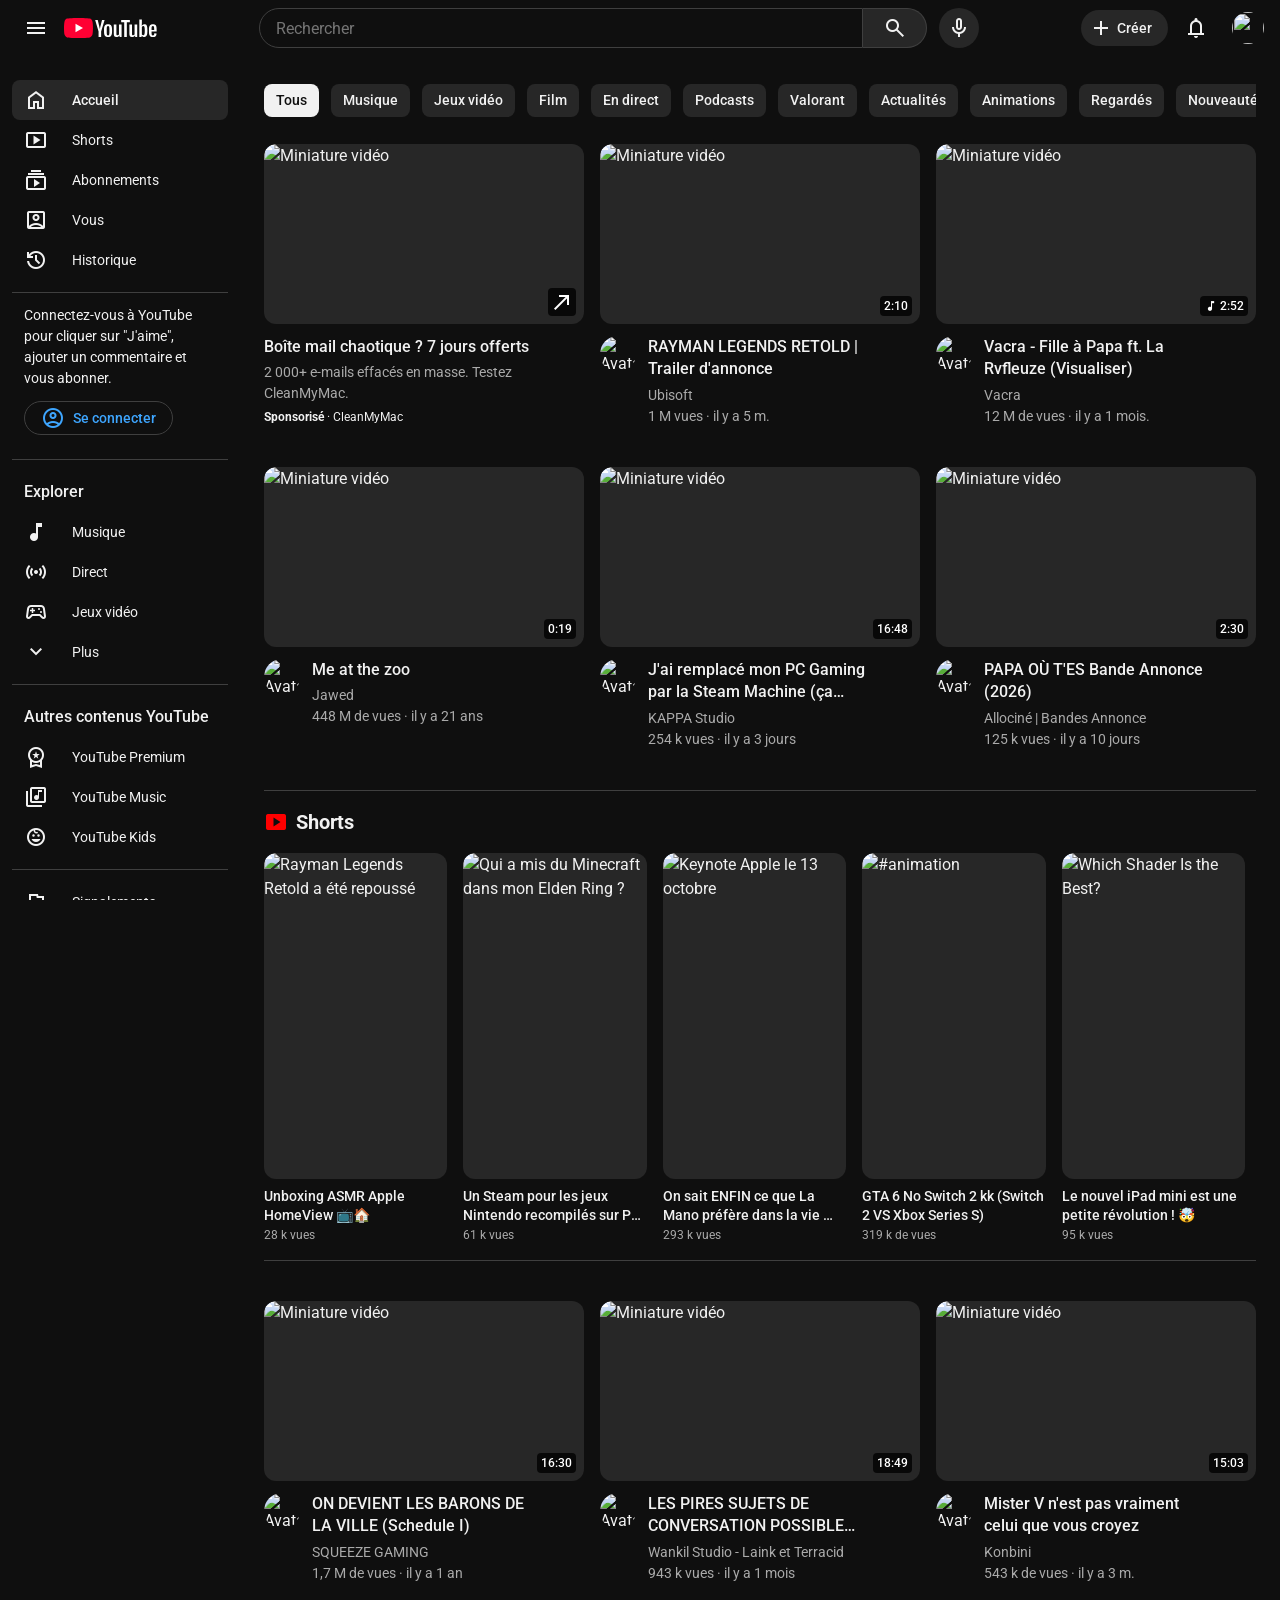
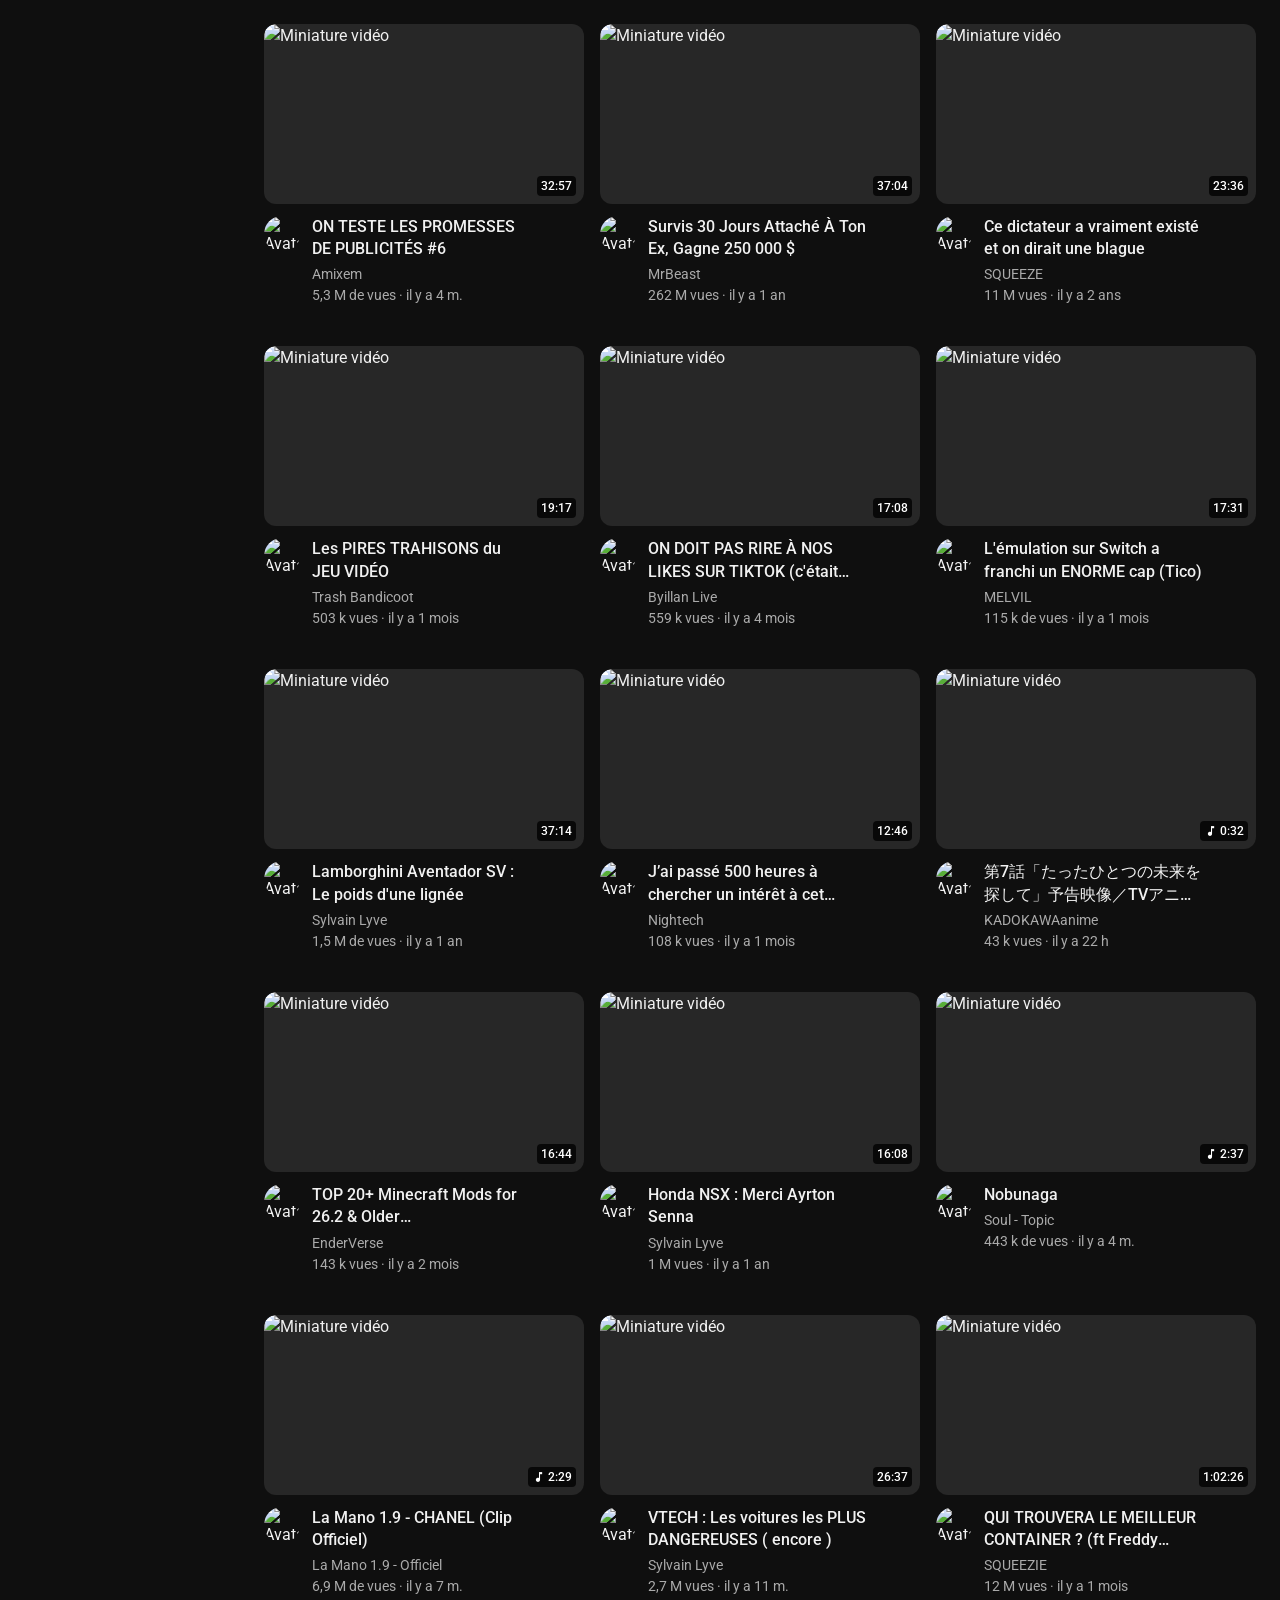
==== commit b6dcdfba: "devlogs #3 ajout de script + media queries" ====
--- a/index.html
+++ b/index.html
@@ -8,6 +8,8 @@
     <link rel="stylesheet" href="https://fonts.googleapis.com/css2?family=Material+Symbols+Outlined:opsz,wght,FILL,GRAD@20..48,400,0..1,0&amp;display=block" />
     <link rel="stylesheet" href="css/style.css" />
     <script src="js/script.js" defer></script>
+    <script src="js/videos.js" defer></script>
+    <script src="js/lecteur.js" defer></script>
   </head>
 
   <body>
@@ -256,17 +258,17 @@
           </article>
 
           <!-- Vidéo 2 -->
-          <article class="video-card">
+          <article data-id="rayman-legends-retold-trailer" class="video-card">
             <a href="video.html" class="miniature" data-preview="media/Trailer.mp4">
-              <img src="img/miniatures/2_7BQ9hLGkk&t=4s-rayman-legends-retold-hq720.jpg" alt="Miniature vidéo" />
+              <img src="https://i.ytimg.com/vi/2_7BQ9hLGkk/hq720.jpg?sqp=-oaymwEnCNAFEJQDSFryq4qpAxkIARUAAIhCGAHYAQHiAQoIGBACGAY4AUAB&rs=AOn4CLBpHGxDU-TZSEY4lCVhczibORA5Ig" alt="Miniature vidéo" />
               <span class="duree">2:10</span>
             </a>
             <div class="video-infos">
-              <img class="avatar" src="img/chaine/ubisoft.jpg" alt="Avatar Ubisoft" />
+              <img class="avatar" src="https://yt3.ggpht.com/yxx3LvnWlyzY5AJbm8WJBTeLkseTBUiDBQcke6fMx1sTmO63SnK8wN95ZacjiajxrPbwRvtS=s48-c-k-c0x00ffffff-no-rj" alt="Avatar Ubisoft" />
               <div class="video-texte">
                 <h3><a href="video.html">RAYMAN LEGENDS RETOLD | Trailer d'annonce</a></h3>
                 <p>Ubisoft</p>
-                <p>944 k vues · il y a 4 m.</p>
+                <p>1 M vues · il y a 5 m.</p>
               </div>
               <button class="icon-btn btn-3-points" type="button" aria-label="Plus d'actions">
                 <span class="material-symbols-outlined" aria-hidden="true">more_vert</span>
@@ -275,17 +277,17 @@
           </article>
 
           <!-- Vidéo 3 -->
-          <article class="video-card">
+          <article data-id="vacra-fille-papa-ft" class="video-card">
             <a href="video.html" class="miniature" data-preview="media/Vacra - Fille à Papa ft. La Rvfleuze (Visualiser).mp4">
-              <img src="img/miniatures/IO_GLvVB5Vc&list=RDIO_GLvVB5Vc&start_radio=1-fille-a-papa-hq720.jpg" alt="Miniature vidéo" />
+              <img src="https://i.ytimg.com/vi/PhfdpyI6h1Y/hq720.jpg?sqp=-oaymwEnCNAFEJQDSFryq4qpAxkIARUAAIhCGAHYAQHiAQoIGBACGAY4AUAB&rs=AOn4CLAG59Z56ZKpE0bNUw2bygW2C8AhIg" alt="Miniature vidéo" />
               <span class="duree"><span class="material-symbols-outlined icon-duree" aria-hidden="true">music_note</span>2:52</span>
             </a>
             <div class="video-infos">
-              <img class="avatar" src="img/chaine/vacra.jpg" alt="Avatar Vacra" />
+              <img class="avatar" src="https://yt3.ggpht.com/i1-te3KIdmbT77HD5F0NeewXDDBypVOFxe2kK1-KaF6iruyNJoyQES2ZxNcZTovdZFoBhu6H=s48-c-k-c0x00ffffff-no-rj" alt="Avatar Vacra" />
               <div class="video-texte">
                 <h3><a href="video.html">Vacra - Fille à Papa ft. La Rvfleuze (Visualiser)</a></h3>
                 <p>Vacra</p>
-                <p>4,2 M de vues · il y a 2 sem.</p>
+                <p>12 M de vues · il y a 1 mois.</p>
               </div>
               <button class="icon-btn btn-3-points" type="button" aria-label="Plus d'actions">
                 <span class="material-symbols-outlined" aria-hidden="true">more_vert</span>
@@ -294,17 +296,17 @@
           </article>
 
           <!-- Vidéo 4 -->
-          <article class="video-card">
+          <article data-id="me-at-the-zoo" class="video-card">
             <a href="video.html" class="miniature" data-preview="media/Me at the Zoo.mp4">
-              <img src="img/miniatures/jNQXAC9IVRw-me-at-the-zoo-hqdefault.jpg" alt="Miniature vidéo" />
+              <img src="https://i.ytimg.com/vi/jNQXAC9IVRw/hqdefault.jpg?sqp=-oaymwFBCOADEI4CSFryq4qpAzMIARUAAIhCGAHYAQHiAQoIGBACGAY4AUAB8AEB-AG-AoAC8AGKAgwIABABGFUgWShlMA8=&rs=AOn4CLAFQvhrcznVjyQPKg7GJjilIbq-PA" alt="Miniature vidéo" />
               <span class="duree">0:19</span>
             </a>
             <div class="video-infos">
-              <img class="avatar" src="img/chaine/me-at-the-zoo.jpg" alt="Avatar Jawed" />
+              <img class="avatar" src="https://yt3.ggpht.com/uI3VE4PVqvCy0xnWLqMJnEzyBUm3T8VHOCp4ee-1RxdHqKXCdUE_qXYQnpf9AfuEoIPactVyDhM=s48-c-k-c0x00ffffff-no-rj" alt="Avatar Jawed" />
               <div class="video-texte">
                 <h3><a href="video.html">Me at the zoo</a></h3>
                 <p>Jawed</p>
-                <p>441 M de vues · il y a 21 ans</p>
+                <p>448 M de vues · il y a 21 ans</p>
               </div>
               <button class="icon-btn btn-3-points" type="button" aria-label="Plus d'actions">
                 <span class="material-symbols-outlined" aria-hidden="true">more_vert</span>
@@ -313,13 +315,13 @@
           </article>
 
           <!-- Vidéo 5 -->
-          <article class="video-card">
+          <article data-id="ai-remplace-mon-pc" class="video-card">
             <a href="video.html" class="miniature" data-preview="media/Remplacement PC Gaming par Steam Machine.mp4">
-              <img src="img/miniatures/kwdf5LD55ag&t=123s-jai-remplacé-mon-pc-par-la-steam-machine-hq720.jpg" alt="Miniature vidéo" />
+              <img src="https://i.ytimg.com/vi/kwdf5LD55ag/hq720.jpg?sqp=-oaymwEnCNAFEJQDSFryq4qpAxkIARUAAIhCGAHYAQHiAQoIGBACGAY4AUAB&rs=AOn4CLAGxT1a1wHvhQpp3GHNGeFheH0-sQ" alt="Miniature vidéo" />
               <span class="duree">16:48</span>
             </a>
             <div class="video-infos">
-              <img class="avatar" src="img/chaine/kappa.jpg" alt="Avatar KAPPA Studio" />
+              <img class="avatar" src="https://yt3.ggpht.com/d25DB0ahKl7Cmj0ofWC3IFvSqT9Zqu6myiadMKn6d-2FXd9gJNXbPwDyaEO_5DFzFvr2OC3OXQ=s68-c-k-c0x00ffffff-no-rj" alt="Avatar KAPPA Studio" />
               <div class="video-texte">
                 <h3><a href="video.html">J'ai remplacé mon PC Gaming par la Steam Machine (ça valait le coup ?)</a></h3>
                 <p>KAPPA Studio</p>
@@ -332,13 +334,13 @@
           </article>
 
           <!-- Vidéo 6 -->
-          <article class="video-card">
+          <article data-id="papa-ou-es-bande" class="video-card">
             <a href="video.html" class="miniature" data-preview="media/PAPA OÙ TES Bande Annonce (2026).mp4">
-              <img src="img/miniatures/qRabQPfzOng-papa-ou-tes-hq720.jpg" alt="Miniature vidéo" />
+              <img src="https://i.ytimg.com/vi/CfavCtvagw8/hq720.jpg?sqp=-oaymwEnCNAFEJQDSFryq4qpAxkIARUAAIhCGAHYAQHiAQoIGBACGAY4AUAB&rs=AOn4CLAP9D6fFGFX7j36AN6o7cc4Rf1Lkw" alt="Miniature vidéo" />
               <span class="duree">2:30</span>
             </a>
             <div class="video-infos">
-              <img class="avatar" src="img/chaine/allociné.jpg" alt="Avatar Allociné" />
+              <img class="avatar" src="https://yt3.ggpht.com/gAc8w3Pw70Q7eTJxbiA4xHWswnBq-_KQrpF_YpSQgncOTfhezGccPo0dlNbE1Mk6PS9xVywN=s68-c-k-c0x00ffffff-no-rj" alt="Avatar Allociné" />
               <div class="video-texte">
                 <h3><a href="video.html">PAPA OÙ T'ES Bande Annonce (2026)</a></h3>
                 <p>Allociné | Bandes Annonce</p>
@@ -360,47 +362,47 @@
           <div class="shorts-liste">
             <article class="short-card">
               <a href="#" class="miniature">
-                <img src="media/short/sardefault.avif" alt="Rayman Legends Retold a été repoussé" />
+                <img src="https://i.ytimg.com/vi/cR5JneowMsg/oardefault.jpg?sqp=-oaymwEoCJUDENAFSFqQAgHyq4qpAxcIARUAAIhC2AEB4gEKCBgQAhgGOAFAAQ==&rs=AOn4CLDFF6Pbb7T2AaHay7lN6PC8vakx4w" alt="Rayman Legends Retold a été repoussé" />
               </a>
               <div class="short-texte">
-                <h3><a href="#">Rayman Legends Retold a été repoussé</a></h3>
-                <p>49 k vues</p>
+                <h3><a href="#">Unboxing ASMR Apple HomeView 📺🏠</a></h3>
+                <p>28 k vues</p>
               </div>
             </article>
             <article class="short-card">
               <a href="#" class="miniature">
-                <img src="media/short/Sardefault YouTube.avif" alt="Qui a mis du Minecraft dans mon Elden Ring ?" />
+                <img src="https://i.ytimg.com/vi/F7l1D-cOnZ0/sardefault.jpg?sqp=-oaymwEoCJUDENAFSFqQAgHyq4qpAxcIARUAAIhC2AEB4gEKCBgQAhgGOAFAAQ==&rs=AOn4CLANyBYKpD-GCghWtxyVS6vMmsZLmw" alt="Qui a mis du Minecraft dans mon Elden Ring ?" />
               </a>
               <div class="short-texte">
-                <h3><a href="#">Qui a mis du Minecraft dans mon Elden Ring ?</a></h3>
-                <p>316 k vues</p>
+                <h3><a href="#">Un Steam pour les jeux Nintendo recompilés sur PC 👀…</a></h3>
+                <p>61 k vues</p>
               </div>
             </article>
             <article class="short-card">
               <a href="#" class="miniature">
-                <img src="media/short/Oardefault 405x720.avif" alt="Keynote Apple le 13 octobre" />
+                <img src="https://i.ytimg.com/vi/R8JBeWUyLI0/oar2.jpg?sqp=-oaymwEoCJUDENAFSFqQAgHyq4qpAxcIARUAAIhC2AEB4gEKCBgQAhgGOAFAAQ==&rs=AOn4CLCU91f-vcFpS-BxrIrmtKVhI75now" alt="Keynote Apple le 13 octobre" />
               </a>
               <div class="short-texte">
-                <h3><a href="#">Keynote Apple le 13 octobre pour le HomePad, le HomePod mini 2 et l’Apple TV 4K 2026 ?…</a></h3>
-                <p>67 k vues</p>
+                <h3><a href="#">On sait ENFIN ce que La Mano préfère dans la vie 😱 | Top 1</a></h3>
+                <p>293 k vues</p>
               </div>
             </article>
             <article class="short-card">
               <a href="#" class="miniature">
-                <img src="media/short/oar2 405x720.avif" alt="#animation" />
+                <img src="https://i.ytimg.com/vi_webp/8G_nOrbLHzE/sardefault.webp" alt="#animation" />
               </a>
               <div class="short-texte">
-                <h3><a href="#">#animation</a></h3>
-                <p>1,9 k de vues</p>
+                <h3><a href="#">GTA 6 No Switch 2 kk (Switch 2 VS Xbox Series S)</a></h3>
+                <p>319 k de vues</p>
               </div>
             </article>
             <article class="short-card">
               <a href="#" class="miniature">
-                <img src="media/short/Oardefault 576x720.avif" alt="Which Shader Is the Best?" />
+                <img src="https://i.ytimg.com/vi/4nluYMnKIkw/sardefault.jpg?sqp=-oaymwEoCJUDENAFSFqQAgHyq4qpAxcIARUAAIhC2AEB4gEKCBgQAhgGOAFAAQ==&rs=AOn4CLDxkLiOVXeyJhZA-yz2LiiXQ452Rg" alt="Which Shader Is the Best?" />
               </a>
               <div class="short-texte">
-                <h3><a href="#">Which Shader Is the Best?…</a></h3>
-                <p>287 k vues</p>
+                <h3><a href="#">Le nouvel iPad mini est une petite révolution ! 🤯</a></h3>
+                <p>95 k vues</p>
               </div>
             </article>
           </div>
@@ -409,17 +411,17 @@
         <!-- ===== VIDÉOS : 2ème grille (18 cartes suivantes de youtube-clone copie) ===== -->
         <div class="videos">
           <!-- Vidéo 7 -->
-          <article class="video-card">
+          <article data-id="on-devient-les-barons" class="video-card">
             <a href="video.html" class="miniature" data-preview="media/7.mp4">
-              <img src="img/miniatures/Squeeze.avif" alt="Miniature vidéo" />
+              <img src="https://i.ytimg.com/vi/4fFV4lcOh5E/hq720.jpg?sqp=-oaymwEnCNAFEJQDSFryq4qpAxkIARUAAIhCGAHYAQHiAQoIGBACGAY4AUAB&rs=AOn4CLBQJYs7cqxCdgL7fGKSH5z8dfpngQ" alt="Miniature vidéo" />
               <span class="duree">16:30</span>
             </a>
             <div class="video-infos">
-              <img class="avatar" src="img/chaine/squeezepp.jpg" alt="Avatar SQUEEZE GAMING" />
+              <img class="avatar" src="https://yt3.ggpht.com/ytc/AIdro_l-ESH8m7C40T6fgPcqDsk3Yg_dnV5mcCSJVgm1njvjjDs=s68-c-k-c0x00ffffff-no-rj" alt="Avatar SQUEEZE GAMING" />
               <div class="video-texte">
                 <h3><a href="video.html">ON DEVIENT LES BARONS DE LA VILLE (Schedule I)</a></h3>
                 <p>SQUEEZE GAMING</p>
-                <p>1,6 M de vues · il y a 1 an</p>
+                <p>1,7 M de vues · il y a 1 an</p>
               </div>
               <button class="icon-btn btn-3-points" type="button" aria-label="Plus d'actions">
                 <span class="material-symbols-outlined" aria-hidden="true">more_vert</span>
@@ -428,17 +430,17 @@
           </article>
 
           <!-- Vidéo 8 -->
-          <article class="video-card">
+          <article data-id="les-pires-sujets-de" class="video-card">
             <a href="video.html" class="miniature" data-preview="media/8.mp4">
-              <img src="img/miniatures/wnakil.avif" alt="Miniature vidéo" />
+              <img src="https://i.ytimg.com/vi/sYKEyW0GFlg/hq720.jpg?sqp=-oaymwEnCNAFEJQDSFryq4qpAxkIARUAAIhCGAHYAQHiAQoIGBACGAY4AUAB&rs=AOn4CLAfzk_PfsSHsUJ76IsnnsVlPSD8hw" alt="Miniature vidéo" />
               <span class="duree">18:49</span>
             </a>
             <div class="video-infos">
-              <img class="avatar" src="img/chaine/wankilpp.jpg" alt="Avatar Wankil Studio" />
+              <img class="avatar" src="https://yt3.ggpht.com/e8DYeGKwyaDgSc8AUmIvGdGsGU_c-_2ceQCb7qkbZZzZ7R5bppKMpL2vnlaIwS04O1Jx4kzd-Q=s68-c-k-c0x00ffffff-no-rj" alt="Avatar Wankil Studio" />
               <div class="video-texte">
                 <h3><a href="video.html">LES PIRES SUJETS DE CONVERSATION POSSIBLE (Apocalypter)</a></h3>
                 <p>Wankil Studio - Laink et Terracid</p>
-                <p>395 k vues · il y a 19 h</p>
+                <p>943 k vues · il y a 1 mois</p>
               </div>
               <button class="icon-btn btn-3-points" type="button" aria-label="Plus d'actions">
                 <span class="material-symbols-outlined" aria-hidden="true">more_vert</span>
@@ -447,17 +449,17 @@
           </article>
 
           <!-- Vidéo 9 -->
-          <article class="video-card">
+          <article data-id="mister-est-pas-vraiment" class="video-card">
             <a href="video.html" class="miniature" data-preview="media/9.mp4">
-              <img src="img/miniatures/konbini.avif" alt="Miniature vidéo" />
+              <img src="https://i.ytimg.com/vi/yDpTKcKmvBI/hq720.jpg?sqp=-oaymwEnCNAFEJQDSFryq4qpAxkIARUAAIhCGAHYAQHiAQoIGBACGAY4AUAB&rs=AOn4CLCQde52SlbdF-56wpfAsWYOt6bZSA" alt="Miniature vidéo" />
               <span class="duree">15:03</span>
             </a>
             <div class="video-infos">
-              <img class="avatar" src="img/chaine/kpnbinipp.jpg" alt="Avatar Konbini" />
+              <img class="avatar" src="https://yt3.ggpht.com/tcEf3yQ0S_Ewf2JlGCBApahMZlma1Szcy-X4IXAextZNGTY5Pj2EcmWuEQC0lJt89XPOthNEIg=s68-c-k-c0x00ffffff-no-rj" alt="Avatar Konbini" />
               <div class="video-texte">
                 <h3><a href="video.html">Mister V n'est pas vraiment celui que vous croyez</a></h3>
                 <p>Konbini</p>
-                <p>430 k de vues · il y a 2 m.</p>
+                <p>543 k de vues · il y a 3 m.</p>
               </div>
               <button class="icon-btn btn-3-points" type="button" aria-label="Plus d'actions">
                 <span class="material-symbols-outlined" aria-hidden="true">more_vert</span>
@@ -466,17 +468,17 @@
           </article>
 
           <!-- Vidéo 10 -->
-          <article class="video-card">
+          <article data-id="on-teste-les-promesses" class="video-card">
             <a href="video.html" class="miniature" data-preview="media/10.mp4">
-              <img src="img/miniatures/amixem.avif" alt="Miniature vidéo" />
+              <img src="https://i.ytimg.com/vi/T0aGmpVzFKg/hq720.jpg?sqp=-oaymwEnCNAFEJQDSFryq4qpAxkIARUAAIhCGAHYAQHiAQoIGBACGAY4AUAB&rs=AOn4CLDhufgANx0nuUoc9XP7-Z7UvqPsVQ" alt="Miniature vidéo" />
               <span class="duree">32:57</span>
             </a>
             <div class="video-infos">
-              <img class="avatar" src="img/chaine/amixempp.jpg" alt="Avatar Amixem" />
+              <img class="avatar" src="https://yt3.ggpht.com/mkxR4YNTUBJAjuq020488wM8yHSCZ4Kwn0etJyYyGTL86LnEiIzu5uhw8EwmPpRxavKYXyQ4Hmk=s68-c-k-c0x00ffffff-no-rj" alt="Avatar Amixem" />
               <div class="video-texte">
                 <h3><a href="video.html">ON TESTE LES PROMESSES DE PUBLICITÉS #6</a></h3>
                 <p>Amixem</p>
-                <p>4,8 M de vues · il y a 3 m.</p>
+                <p>5,3 M de vues · il y a 4 m.</p>
               </div>
               <button class="icon-btn btn-3-points" type="button" aria-label="Plus d'actions">
                 <span class="material-symbols-outlined" aria-hidden="true">more_vert</span>
@@ -485,17 +487,17 @@
           </article>
 
           <!-- Vidéo 11 -->
-          <article class="video-card">
+          <article data-id="survis-30-jours-attache" class="video-card">
             <a href="video.html" class="miniature" data-preview="media/11.mp4">
-              <img src="img/miniatures/mrbeast.avif" alt="Miniature vidéo" />
+              <img src="https://i.ytimg.com/vi_lc/4l97aNza_Zc/hq720_fr.jpg?sqp=CMj779cG-oaymwEnCNAFEJQDSFryq4qpAxkIARUAAIhCGAHYAQHiAQoIGBACGAY4AUABovOX_wMyEjBodHRwczovL2kueXRpbWcuY29tL3ZpLzRsOTdhTnphX1pjL2hxZGVmYXVsdC5qcGc=&rs=AOn4CLBJWsqTLnHJIAvLCGRuGBONeKhXGA" alt="Miniature vidéo" />
               <span class="duree">37:04</span>
             </a>
             <div class="video-infos">
-              <img class="avatar" src="img/chaine/mrbeastpp.jpg" alt="Avatar MrBeast" />
+              <img class="avatar" src="https://yt3.ggpht.com/nxYrc_1_2f77DoBadyxMTmv7ZpRZapHR5jbuYe7PlPd5cIRJxtNNEYyOC0ZsxaDyJJzXrnJiuDE=s68-c-k-c0x00ffffff-no-rj" alt="Avatar MrBeast" />
               <div class="video-texte">
                 <h3><a href="video.html">Survis 30 Jours Attaché À Ton Ex, Gagne 250 000 $</a></h3>
                 <p>MrBeast</p>
-                <p>256 M vues · il y a 1 an</p>
+                <p>262 M vues · il y a 1 an</p>
               </div>
               <button class="icon-btn btn-3-points" type="button" aria-label="Plus d'actions">
                 <span class="material-symbols-outlined" aria-hidden="true">more_vert</span>
@@ -504,9 +506,9 @@
           </article>
 
           <!-- Vidéo 12 -->
-          <article class="video-card">
+          <article data-id="ce-dictateur-vraiment-existe" class="video-card">
             <a href="video.html" class="miniature" data-preview="media/12.mp4">
-              <img src="img/miniatures/squeeze1.avif" alt="Miniature vidéo" />
+              <img src="https://i.ytimg.com/vi/A0rJNx4lGDo/hq720.jpg?sqp=-oaymwEnCNAFEJQDSFryq4qpAxkIARUAAIhCGAHYAQHiAQoIGBACGAY4AUAB&rs=AOn4CLByMka1cPIRr8vGJ-YCNoeCMBb5eQ" alt="Miniature vidéo" />
               <span class="duree">23:36</span>
             </a>
             <div class="video-infos">
@@ -514,7 +516,7 @@
               <div class="video-texte">
                 <h3><a href="video.html">Ce dictateur a vraiment existé et on dirait une blague</a></h3>
                 <p>SQUEEZE</p>
-                <p>10 M vues · il y a 2 ans</p>
+                <p>11 M vues · il y a 2 ans</p>
               </div>
               <button class="icon-btn btn-3-points" type="button" aria-label="Plus d'actions">
                 <span class="material-symbols-outlined" aria-hidden="true">more_vert</span>
@@ -523,17 +525,17 @@
           </article>
 
           <!-- Vidéo 13 -->
-          <article class="video-card">
+          <article data-id="les-pires-trahisons-du" class="video-card">
             <a href="video.html" class="miniature" data-preview="media/13.mp4">
-              <img src="img/miniatures/13.avif" alt="Miniature vidéo" />
+              <img src="https://i.ytimg.com/vi/1uBfdVb8nHM/hq720.jpg?sqp=-oaymwEnCNAFEJQDSFryq4qpAxkIARUAAIhCGAHYAQHiAQoIGBACGAY4AUAB&rs=AOn4CLCWbJBEBlu940sMgjuX4VGJW797uA" alt="Miniature vidéo" />
               <span class="duree">19:17</span>
             </a>
             <div class="video-infos">
-              <img class="avatar" src="img/chaine/13.jpg" alt="Avatar Trash Bandicoot" />
+              <img class="avatar" src="https://yt3.ggpht.com/PPncGYfxBlwvjEvh5-zGSt7AjdFQ2iBaraFSazaxGGYlcYU--Tvmk1-4fyiCj-XeuowB_Z7u=s68-c-k-c0x00ffffff-no-rj" alt="Avatar Trash Bandicoot" />
               <div class="video-texte">
                 <h3><a href="video.html">Les PIRES TRAHISONS du JEU VIDÉO</a></h3>
                 <p>Trash Bandicoot</p>
-                <p>244 k vues · il y a 1 jour</p>
+                <p>503 k vues · il y a 1 mois</p>
               </div>
               <button class="icon-btn btn-3-points" type="button" aria-label="Plus d'actions">
                 <span class="material-symbols-outlined" aria-hidden="true">more_vert</span>
@@ -542,17 +544,17 @@
           </article>
 
           <!-- Vidéo 14 -->
-          <article class="video-card">
+          <article data-id="on-doit-pas-rire" class="video-card">
             <a href="video.html" class="miniature" data-preview="media/14.mp4">
-              <img src="img/miniatures/14.avif" alt="Miniature vidéo" />
+              <img src="https://i.ytimg.com/vi/7aYv2GtKq7Q/hq720.jpg?sqp=-oaymwEnCNAFEJQDSFryq4qpAxkIARUAAIhCGAHYAQHiAQoIGBACGAY4AUAB&rs=AOn4CLDX0p9IDC5sjkK48e0gJqcq0rXfRQ" alt="Miniature vidéo" />
               <span class="duree">17:08</span>
             </a>
             <div class="video-infos">
-              <img class="avatar" src="img/chaine/14.jpg" alt="Avatar Tsuku Live" />
+              <img class="avatar" src="https://yt3.ggpht.com/zjkNNZDTowADIY0G8L_hWkHXs5cijI58jUS1IiiA5htN4vlZKpp2bU9n_exftcGuL3mXIFC8=s68-c-k-c0x00ffffff-no-rj" alt="Avatar Tsuku Live" />
               <div class="video-texte">
                 <h3><a href="video.html">ON DOIT PAS RIRE À NOS LIKES SUR TIKTOK (c'était trop dur)</a></h3>
-                <p>Tsuku Live</p>
-                <p>140 k vues · il y a 5 jours</p>
+                <p>Byillan Live</p>
+                <p>559 k vues · il y a 4 mois</p>
               </div>
               <button class="icon-btn btn-3-points" type="button" aria-label="Plus d'actions">
                 <span class="material-symbols-outlined" aria-hidden="true">more_vert</span>
@@ -561,17 +563,17 @@
           </article>
 
           <!-- Vidéo 15 -->
-          <article class="video-card">
+          <article data-id="emulation-sur-switch-franchi" class="video-card">
             <a href="video.html" class="miniature" data-preview="media/15.mp4">
-              <img src="img/miniatures/15.avif" alt="Miniature vidéo" />
+              <img src="https://i.ytimg.com/vi/Pjuv0L2So5U/hq720.jpg?sqp=-oaymwEnCNAFEJQDSFryq4qpAxkIARUAAIhCGAHYAQHiAQoIGBACGAY4AUAB&rs=AOn4CLCbKa0Sp0ULyPdJmzRDG72uYCyjng" alt="Miniature vidéo" />
               <span class="duree">17:31</span>
             </a>
             <div class="video-infos">
-              <img class="avatar" src="img/chaine/15.jpg" alt="Avatar MELVIL" />
+              <img class="avatar" src="https://yt3.ggpht.com/upR4jvquO6YQMYVtHZokeGuf8VXYvOig_BNS7ffaNsrpjylh9EMKZ7wd3_xkHylawM7ncUap=s68-c-k-c0x00ffffff-no-rj" alt="Avatar MELVIL" />
               <div class="video-texte">
                 <h3><a href="video.html">L'émulation sur Switch a franchi un ENORME cap (Tico)</a></h3>
                 <p>MELVIL</p>
-                <p>49 k de vues · il y a 5 jours</p>
+                <p>115 k de vues · il y a 1 mois</p>
               </div>
               <button class="icon-btn btn-3-points" type="button" aria-label="Plus d'actions">
                 <span class="material-symbols-outlined" aria-hidden="true">more_vert</span>
@@ -580,17 +582,17 @@
           </article>
 
           <!-- Vidéo 16 -->
-          <article class="video-card">
+          <article data-id="lamborghini-aventador-sv-le" class="video-card">
             <a href="video.html" class="miniature">
-              <img src="img/miniatures/16.avif" alt="Miniature vidéo" />
+              <img src="https://i.ytimg.com/vi/fh-XJ-a87tM/hq720.jpg?sqp=-oaymwEnCNAFEJQDSFryq4qpAxkIARUAAIhCGAHYAQHiAQoIGBACGAY4AUAB&rs=AOn4CLBCMyu6RNZvB8esJL4VtfGPym_IjQ" alt="Miniature vidéo" />
               <span class="duree">37:14</span>
             </a>
             <div class="video-infos">
-              <img class="avatar" src="img/chaine/16.jpg" alt="Avatar Sylvain Lyve" />
+              <img class="avatar" src="https://yt3.ggpht.com/VIUzUgC_byAkR-ZVQkcTNeu1bV2DL1r4edu993uQwKMwh14vrffbnZJUKRTM-G6-JVac1d8Vd2E=s68-c-k-c0x00ffffff-no-rj" alt="Avatar Sylvain Lyve" />
               <div class="video-texte">
                 <h3><a href="video.html">Lamborghini Aventador SV : Le poids d'une lignée</a></h3>
                 <p>Sylvain Lyve</p>
-                <p>1,4 M de vues · il y a 1 an</p>
+                <p>1,5 M de vues · il y a 1 an</p>
               </div>
               <button class="icon-btn btn-3-points" type="button" aria-label="Plus d'actions">
                 <span class="material-symbols-outlined" aria-hidden="true">more_vert</span>
@@ -599,17 +601,17 @@
           </article>
 
           <!-- Vidéo 17 -->
-          <article class="video-card">
+          <article data-id="jai-passe-500-heures" class="video-card">
             <a href="video.html" class="miniature" data-preview="media/17.mp4">
-              <img src="img/miniatures/17.avif" alt="Miniature vidéo" />
+              <img src="https://i.ytimg.com/vi/Sbg_j8adjDY/hq720.jpg?sqp=-oaymwEnCNAFEJQDSFryq4qpAxkIARUAAIhCGAHYAQHiAQoIGBACGAY4AUAB&rs=AOn4CLDMEwKB6aJZM4_DBaRyPMF40V98oA" alt="Miniature vidéo" />
               <span class="duree">12:46</span>
             </a>
             <div class="video-infos">
-              <img class="avatar" src="img/chaine/17.jpg" alt="Avatar Nightech" />
+              <img class="avatar" src="https://yt3.ggpht.com/ytc/AIdro_mDnKKZ7yF-WuahudpJBNjqnPy7eUtW2ZnO4epHs2hVGeg=s68-c-k-c0x00ffffff-no-rj" alt="Avatar Nightech" />
               <div class="video-texte">
                 <h3><a href="video.html">J’ai passé 500 heures à chercher un intérêt à cet iPhone</a></h3>
                 <p>Nightech</p>
-                <p>1,5 k vues · il y a 1 h</p>
+                <p>108 k vues · il y a 1 mois</p>
               </div>
               <button class="icon-btn btn-3-points" type="button" aria-label="Plus d'actions">
                 <span class="material-symbols-outlined" aria-hidden="true">more_vert</span>
@@ -618,17 +620,17 @@
           </article>
 
           <!-- Vidéo 18 -->
-          <article class="video-card">
+          <article data-id="tvpv" class="video-card">
             <a href="video.html" class="miniature" data-preview="media/18.mp4">
-              <img src="img/miniatures/18.avif" alt="Miniature vidéo" />
-              <span class="duree"><span class="material-symbols-outlined icon-duree" aria-hidden="true">music_note</span>1:01</span>
-            </a>
-            <div class="video-infos">
-              <img class="avatar" src="img/chaine/18.jpg" alt="Avatar KADOKAWAanime" />
-              <div class="video-texte">
-                <h3><a href="video.html">TVPV</a></h3>
+              <img src="https://i.ytimg.com/vi/C4ZxpuRNYlU/hq720.jpg?sqp=-oaymwEnCNAFEJQDSFryq4qpAxkIARUAAIhCGAHYAQHiAQoIGBACGAY4AUAB&rs=AOn4CLA3K-NiOepAuHCWZ6xjDNbP1dcE2Q" alt="Miniature vidéo" />
+              <span class="duree"><span class="material-symbols-outlined icon-duree" aria-hidden="true">music_note</span>0:32</span>
+            </a>
+            <div class="video-infos">
+              <img class="avatar" src="https://yt3.ggpht.com/ytc/AIdro_kBexGPE4xdlwIRGuLFEcoqtNFCi_8bWioG0HyHx7cSbvI=s68-c-k-c0x00ffffff-no-rj" alt="Avatar KADOKAWAanime" />
+              <div class="video-texte">
+                <h3><a href="video.html">第7話「たったひとつの未来を探して」予告映像／TVアニメ『探偵はもう、死んでいる。Season2"</a></h3>
                 <p>KADOKAWAanime</p>
-                <p>1,3 M vues · il y a 13 jours</p>
+                <p>43 k vues · il y a 22 h</p>
               </div>
               <button class="icon-btn btn-3-points" type="button" aria-label="Plus d'actions">
                 <span class="material-symbols-outlined" aria-hidden="true">more_vert</span>
@@ -637,17 +639,17 @@
           </article>
 
           <!-- Vidéo 19 -->
-          <article class="video-card">
+          <article data-id="top-20-minecraft-mods" class="video-card">
             <a href="video.html" class="miniature" data-preview="media/19.mp4">
-              <img src="img/miniatures/19.avif" alt="Miniature vidéo" />
+              <img src="https://i.ytimg.com/vi/CbMC8CVPVk4/hq720.jpg?sqp=-oaymwEnCNAFEJQDSFryq4qpAxkIARUAAIhCGAHYAQHiAQoIGBACGAY4AUAB&rs=AOn4CLD6PSIxMiW98nrIO-QqZu832uiQHQ" alt="Miniature vidéo" />
               <span class="duree">16:44</span>
             </a>
             <div class="video-infos">
-              <img class="avatar" src="img/chaine/19.jpg" alt="Avatar EnderVerse" />
+              <img class="avatar" src="https://yt3.ggpht.com/llVJ_XTSTYd-q_03AvFVSRfI9B37izaNedn8w_WkChHP_sVyok6fo6ZicqQNcAaMLFw7S-Oq=s68-c-k-c0x00ffffff-no-rj" alt="Avatar EnderVerse" />
               <div class="video-texte">
                 <h3><a href="video.html">TOP 20+ Minecraft Mods for 26.2 &amp; Older (NeoForge/Fabric) | August 2026</a></h3>
                 <p>EnderVerse</p>
-                <p>110 k vues · il y a 1 m.</p>
+                <p>143 k vues · il y a 2 mois</p>
               </div>
               <button class="icon-btn btn-3-points" type="button" aria-label="Plus d'actions">
                 <span class="material-symbols-outlined" aria-hidden="true">more_vert</span>
@@ -656,13 +658,13 @@
           </article>
 
           <!-- Vidéo 20 -->
-          <article class="video-card">
+          <article data-id="honda-nsx-merci-ayrton" class="video-card">
             <a href="video.html" class="miniature">
-              <img src="img/miniatures/20.avif" alt="Miniature vidéo" />
+              <img src="https://i.ytimg.com/vi/pf24QQpALL4/hq720.jpg?sqp=-oaymwEnCNAFEJQDSFryq4qpAxkIARUAAIhCGAHYAQHiAQoIGBACGAY4AUAB&rs=AOn4CLC7SYaoaE1W3ykf1deLCm20VZqFBg" alt="Miniature vidéo" />
               <span class="duree">16:08</span>
             </a>
             <div class="video-infos">
-              <img class="avatar" src="img/chaine/16.jpg" alt="Avatar Sylvain Lyve" />
+              <img class="avatar" src="https://yt3.ggpht.com/VIUzUgC_byAkR-ZVQkcTNeu1bV2DL1r4edu993uQwKMwh14vrffbnZJUKRTM-G6-JVac1d8Vd2E=s68-c-k-c0x00ffffff-no-rj" alt="Avatar Sylvain Lyve" />
               <div class="video-texte">
                 <h3><a href="video.html">Honda NSX : Merci Ayrton Senna</a></h3>
                 <p>Sylvain Lyve</p>
@@ -675,17 +677,17 @@
           </article>
 
           <!-- Vidéo 21 -->
-          <article class="video-card">
+          <article data-id="nobunaga" class="video-card">
             <a href="video.html" class="miniature" data-preview="media/21.mp4">
-              <img src="img/miniatures/21.avif" alt="Miniature vidéo" />
+              <img src="https://i.ytimg.com/vi/DHVL_EiEzjQ/hq720.jpg?sqp=-oaymwEnCNAFEJQDSFryq4qpAxkIARUAAIhCGAHYAQHiAQoIGBACGAY4AUAB&rs=AOn4CLAfRHVQ6Ol6g-KfrTm9rT0ivUJ7HA" alt="Miniature vidéo" />
               <span class="duree"><span class="material-symbols-outlined icon-duree" aria-hidden="true">music_note</span>2:37</span>
             </a>
             <div class="video-infos">
-              <img class="avatar" src="img/chaine/21.jpg" alt="Avatar Soul - Topic" />
+              <img class="avatar" src="https://yt3.ggpht.com/EvsFlSczcco8DTiUlmqnLtGBbaI7jYGbCK70EC6lz_aEHzo97LvysneUerp-tvvCbYbvRbB4cA=s68-c-k-c0x00ffffff-no-rj" alt="Avatar Soul - Topic" />
               <div class="video-texte">
                 <h3><a href="video.html">Nobunaga</a></h3>
                 <p>Soul - Topic</p>
-                <p>332 k de vues · il y a 4 m.</p>
+                <p>443 k de vues · il y a 4 m.</p>
               </div>
               <button class="icon-btn btn-3-points" type="button" aria-label="Plus d'actions">
                 <span class="material-symbols-outlined" aria-hidden="true">more_vert</span>
@@ -694,17 +696,17 @@
           </article>
 
           <!-- Vidéo 22 -->
-          <article class="video-card">
+          <article data-id="la-mano-chanel-clip" class="video-card">
             <a href="video.html" class="miniature" data-preview="media/22.mp4">
-              <img src="img/miniatures/22.avif" alt="Miniature vidéo" />
+              <img src="https://i.ytimg.com/vi/A6lcjRkdg_I/hq720.jpg?sqp=-oaymwEnCNAFEJQDSFryq4qpAxkIARUAAIhCGAHYAQHiAQoIGBACGAY4AUAB&rs=AOn4CLBmvrqBM-0cVFv80_zGN0loczcG-Q" alt="Miniature vidéo" />
               <span class="duree"><span class="material-symbols-outlined icon-duree" aria-hidden="true">music_note</span>2:29</span>
             </a>
             <div class="video-infos">
-              <img class="avatar" src="img/chaine/22.jpg" alt="Avatar La Mano 1.9" />
+              <img class="avatar" src="https://yt3.ggpht.com/M3rhD-1yleCR4HSB9LNj6Ay8npNQlNDcXEibeBl5PNiLHFdoYGj-oCqnCaVflosHb5jQ4fsjQA=s88-c-k-c0x00ffffff-no-rj" alt="Avatar La Mano 1.9" />
               <div class="video-texte">
                 <h3><a href="video.html">La Mano 1.9 - CHANEL (Clip Officiel)</a></h3>
                 <p>La Mano 1.9 - Officiel</p>
-                <p>2,5 M de vues · il y a 5 m.</p>
+                <p>6,9 M de vues · il y a 7 m.</p>
               </div>
               <button class="icon-btn btn-3-points" type="button" aria-label="Plus d'actions">
                 <span class="material-symbols-outlined" aria-hidden="true">more_vert</span>
@@ -713,17 +715,17 @@
           </article>
 
           <!-- Vidéo 23 -->
-          <article class="video-card">
+          <article data-id="vtech-les-voitures-les" class="video-card">
             <a href="video.html" class="miniature">
-              <img src="img/miniatures/23.avif" alt="Miniature vidéo" />
+              <img src="https://i.ytimg.com/vi/Bvs2H0Krn3Y/hq720.jpg?sqp=-oaymwEnCNAFEJQDSFryq4qpAxkIARUAAIhCGAHYAQHiAQoIGBACGAY4AUAB&rs=AOn4CLCb8tVOS_MReL_nhge0kBQYGrkQ2g" alt="Miniature vidéo" />
               <span class="duree">26:37</span>
             </a>
             <div class="video-infos">
-              <img class="avatar" src="img/chaine/16.jpg" alt="Avatar Sylvain Lyve" />
+              <img class="avatar" src="https://yt3.ggpht.com/VIUzUgC_byAkR-ZVQkcTNeu1bV2DL1r4edu993uQwKMwh14vrffbnZJUKRTM-G6-JVac1d8Vd2E=s68-c-k-c0x00ffffff-no-rj" alt="Avatar Sylvain Lyve" />
               <div class="video-texte">
                 <h3><a href="video.html">VTECH : Les voitures les PLUS DANGEREUSES ( encore )</a></h3>
                 <p>Sylvain Lyve</p>
-                <p>2,5 M vues · il y a 10 m.</p>
+                <p>2,7 M vues · il y a 11 m.</p>
               </div>
               <button class="icon-btn btn-3-points" type="button" aria-label="Plus d'actions">
                 <span class="material-symbols-outlined" aria-hidden="true">more_vert</span>
@@ -732,17 +734,17 @@
           </article>
 
           <!-- Vidéo 24 -->
-          <article class="video-card">
+          <article data-id="qui-trouvera-le-meilleur" class="video-card">
             <a href="video.html" class="miniature">
-              <img src="img/miniatures/24.avif" alt="Miniature vidéo" />
+              <img src="https://i.ytimg.com/vi/bXwWvtrHr3M/hq720.jpg?sqp=-oaymwEnCNAFEJQDSFryq4qpAxkIARUAAIhCGAHYAQHiAQoIGBACGAY4AUAB&rs=AOn4CLACBajRFbDh_8bdHixqJ5g2kdZnRA" alt="Miniature vidéo" />
               <span class="duree">1:02:26</span>
             </a>
             <div class="video-infos">
-              <img class="avatar" src="img/chaine/squeeze1.jpg" alt="Avatar SQUEEZIE" />
+              <img class="avatar" src="https://yt3.ggpht.com/ytc/AIdro_mPZvx-xk6pbAYdC7G8jUZzgCNDDTg1ZfF0_Lwd8UpJT4M=s68-c-k-c0x00ffffff-no-rj" alt="Avatar SQUEEZIE" />
               <div class="video-texte">
                 <h3><a href="video.html">QUI TROUVERA LE MEILLEUR CONTAINER ? (ft Freddy Gladieux, Mastu, Theodort, Billy)</a></h3>
                 <p>SQUEEZIE</p>
-                <p>7,6 M vues · il y a 3 jours</p>
+                <p>12 M vues · il y a 1 mois</p>
               </div>
               <button class="icon-btn btn-3-points" type="button" aria-label="Plus d'actions">
                 <span class="material-symbols-outlined" aria-hidden="true">more_vert</span>
--- a/css/style.css
+++ b/css/style.css
@@ -558,8 +558,8 @@
 }
 
 .short-card {
-  width: 210px;
   flex-shrink: 0;
+  flex: 0 0 calc((100% - (5 * 15px)) / 5);
 }
 
 .short-card .miniature img {
@@ -878,6 +878,16 @@
 .banner-center,
 .search {
   min-width: 0;
+}
+
+/* Lecteur vidéo local (créé par js/lecteur.js) : mêmes réglages que l'iframe YouTube */
+.video-cadre video {
+  display: block;
+  width: 100%;
+  aspect-ratio: 16 / 9;
+  border-radius: var(--radius-lg);
+  background-color: #000000;
+  object-fit: contain;
 }
 
 
@@ -1013,6 +1023,10 @@
   .chaine-actions::-webkit-scrollbar {
     display: none;
   }
+
+  .short-card{
+    flex: 0 0 calc((100% - (3 * 16px)) / 4);
+  }
 }
 
 
@@ -1061,6 +1075,10 @@
   .chaine-actions {
     width: 100%;
   }
+
+  .short-card{
+    flex: 0 0 calc((100% - (2 * 16px)) / 3);
+  }
 }
 
 
@@ -1153,6 +1171,11 @@
     width: 32px;
     height: 32px;
   }
+
+  .short-card{
+    flex: 0 0 calc((100% - 16px) / 2);
+  }
+
 }
 
 
